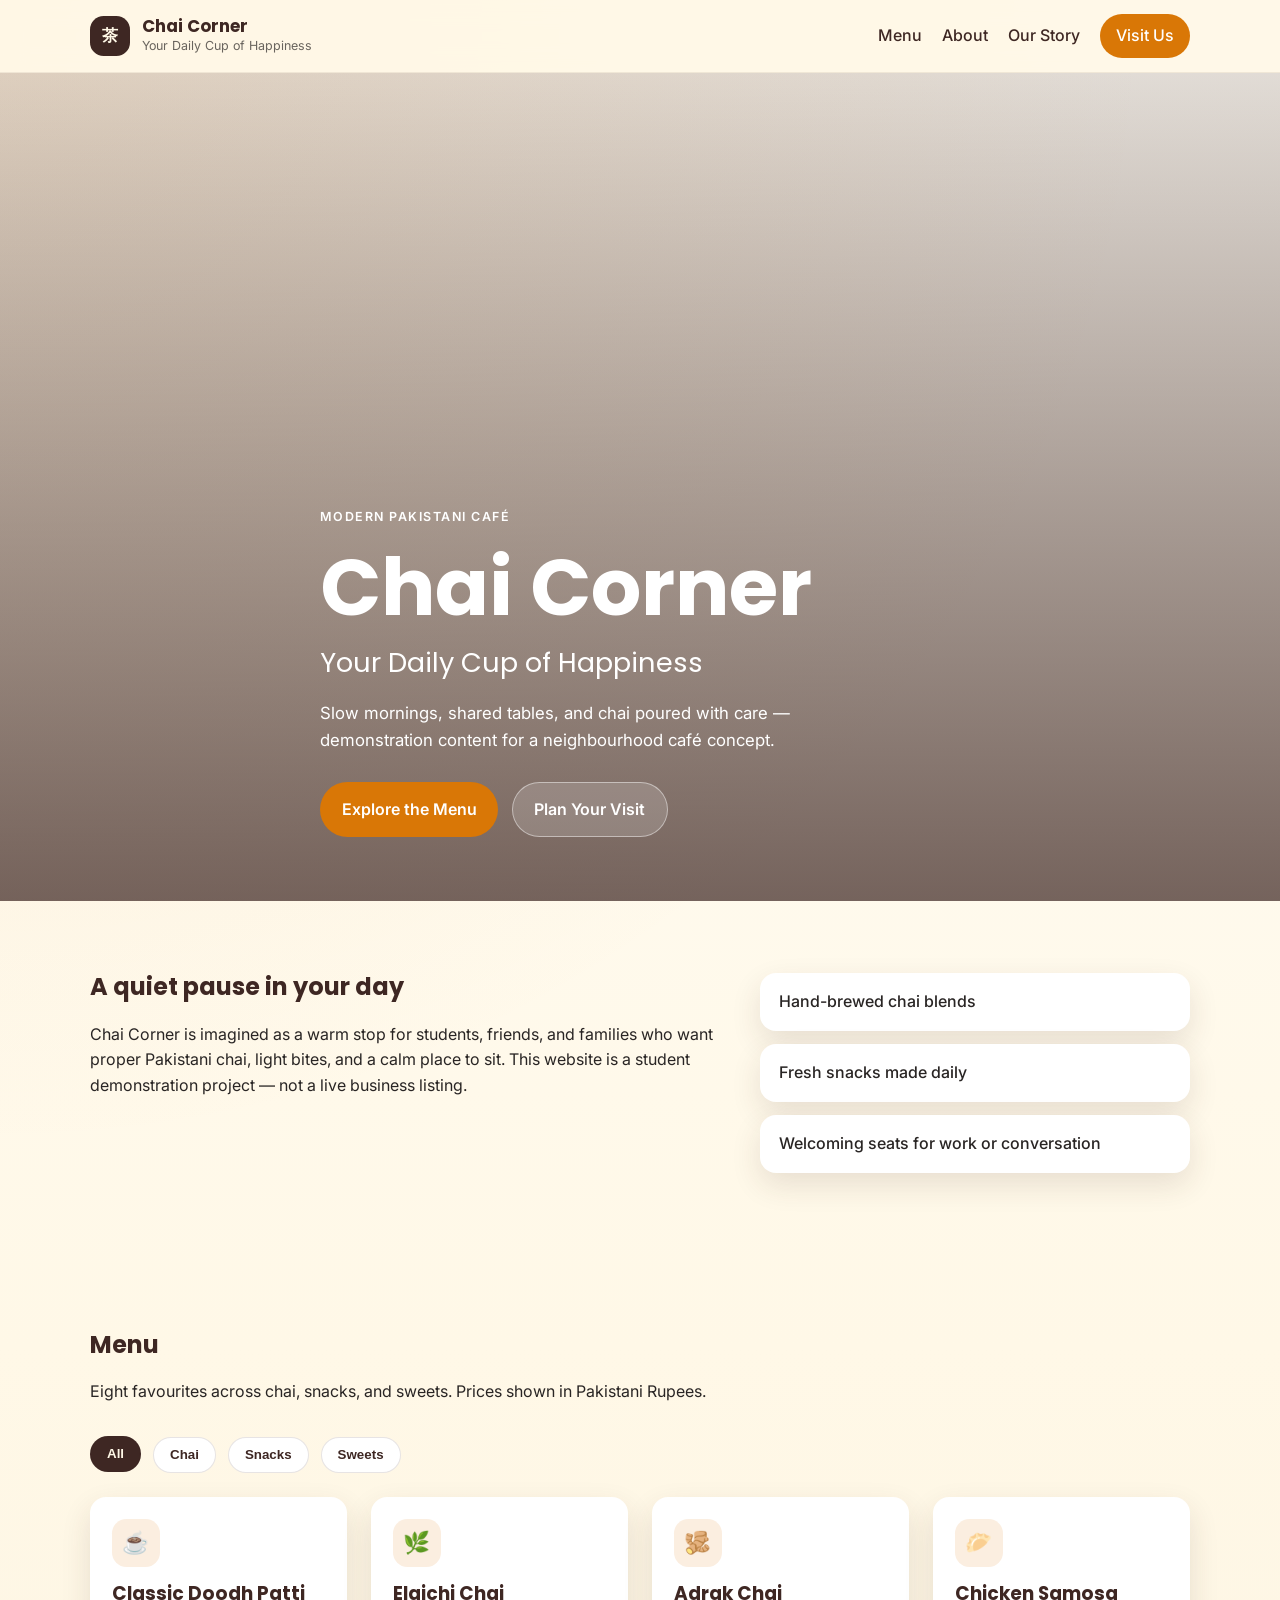
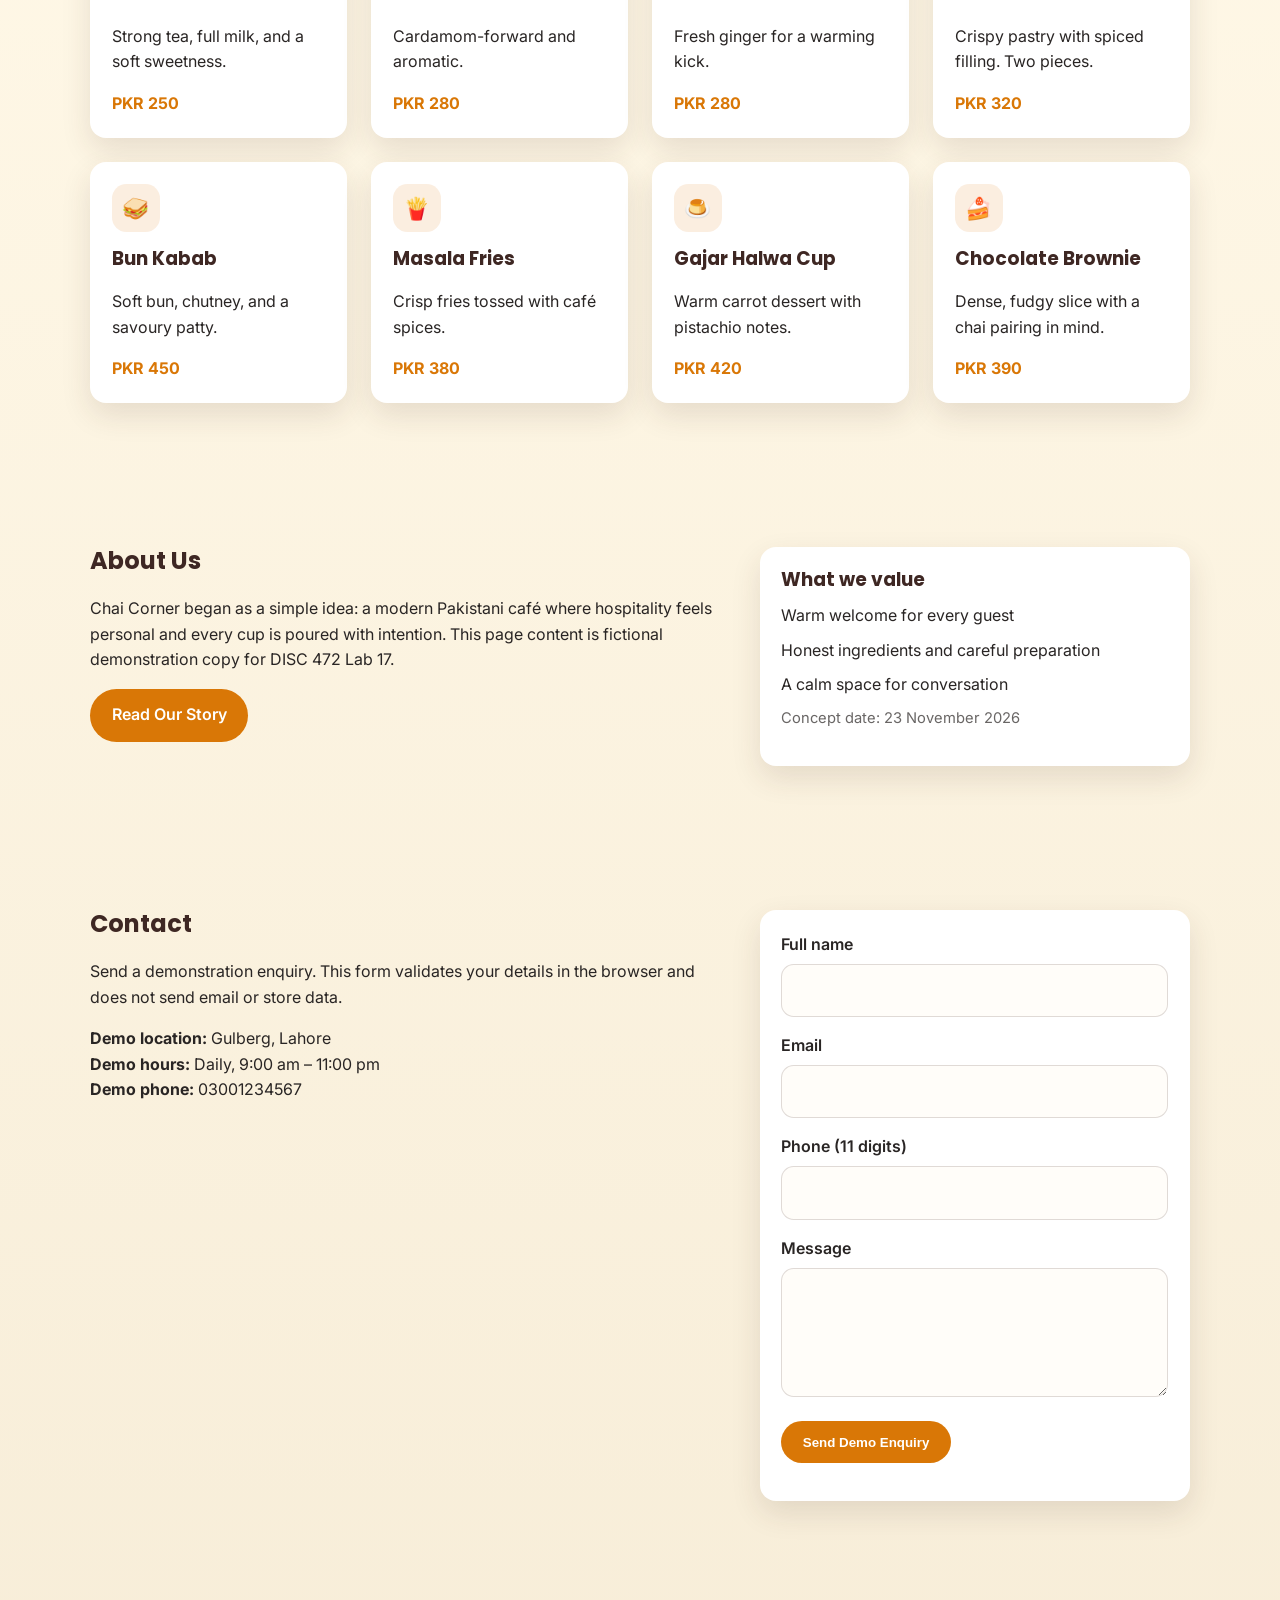
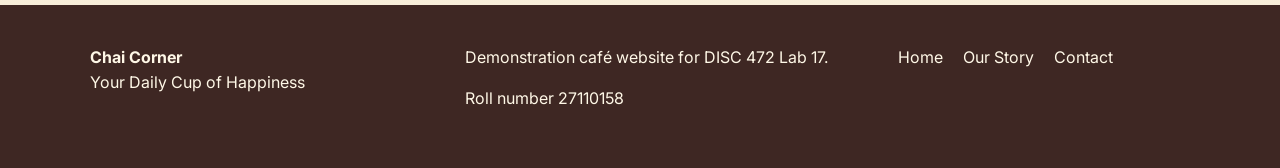
==== index.html @ 31672fee "Responsive design and accessibility improvements Strengthen keyboard focus styles and clarify menu f" ====
<!DOCTYPE html>
<html lang="en">
<head>
  <meta charset="UTF-8" />
  <meta name="viewport" content="width=device-width, initial-scale=1.0" />
  <title>Chai Corner — Your Daily Cup of Happiness</title>
  <meta name="description" content="Chai Corner is a modern Pakistani café serving chai, snacks, and warm hospitality." />
  <link rel="preconnect" href="https://fonts.googleapis.com" />
  <link rel="preconnect" href="https://fonts.gstatic.com" crossorigin />
  <link href="https://fonts.googleapis.com/css2?family=Inter:wght@400;500;600&family=Poppins:wght@500;600;700&display=swap" rel="stylesheet" />
  <link rel="stylesheet" href="style.css" />
</head>
<body>
  <a class="skip-link" href="#main">Skip to content</a>

  <header class="site-header">
    <div class="container nav-wrap">
      <a class="brand" href="index.html" aria-label="Chai Corner home">
        <span class="brand-mark" aria-hidden="true">茶</span>
        <span class="brand-text">
          <strong>Chai Corner</strong>
          <small>Your Daily Cup of Happiness</small>
        </span>
      </a>
      <button class="nav-toggle" type="button" aria-expanded="false" aria-controls="site-nav" aria-label="Open menu">
        <span></span><span></span><span></span>
      </button>
      <nav id="site-nav" class="site-nav" aria-label="Primary">
        <a href="#menu">Menu</a>
        <a href="#about">About</a>
        <a href="about.html">Our Story</a>
        <a href="#contact" class="nav-cta">Visit Us</a>
      </nav>
    </div>
  </header>

  <main id="main">
    <section class="hero" aria-labelledby="hero-heading">
      <div class="hero-media" role="img" aria-label="Steaming cup of chai on a wooden table"></div>
      <div class="container hero-content">
        <p class="eyebrow">Modern Pakistani Café</p>
        <h1 id="hero-heading">Chai Corner</h1>
        <p class="tagline">Your Daily Cup of Happiness</p>
        <p class="hero-lead">
          Slow mornings, shared tables, and chai poured with care — demonstration content for a neighbourhood café concept.
        </p>
        <div class="hero-actions">
          <a class="btn btn-primary" href="#menu">Explore the Menu</a>
          <a class="btn btn-secondary" href="#contact">Plan Your Visit</a>
        </div>
      </div>
    </section>

    <section class="intro section" aria-labelledby="intro-heading">
      <div class="container intro-grid">
        <div>
          <h2 id="intro-heading">A quiet pause in your day</h2>
          <p>
            Chai Corner is imagined as a warm stop for students, friends, and families who want proper Pakistani chai,
            light bites, and a calm place to sit. This website is a student demonstration project — not a live business listing.
          </p>
        </div>
        <ul class="intro-points">
          <li>Hand-brewed chai blends</li>
          <li>Fresh snacks made daily</li>
          <li>Welcoming seats for work or conversation</li>
        </ul>
      </div>
    </section>

    <section id="menu" class="section menu-section" aria-labelledby="menu-heading">
      <div class="container">
        <div class="section-head">
          <h2 id="menu-heading">Menu</h2>
          <p>Eight favourites across chai, snacks, and sweets. Prices shown in Pakistani Rupees.</p>
        </div>

        <div class="menu-filters" role="tablist" aria-label="Menu categories" aria-controls="menu-grid">
          <button type="button" class="filter-btn active" data-filter="all" role="tab" aria-selected="true">All</button>
          <button type="button" class="filter-btn" data-filter="chai" role="tab" aria-selected="false">Chai</button>
          <button type="button" class="filter-btn" data-filter="snacks" role="tab" aria-selected="false">Snacks</button>
          <button type="button" class="filter-btn" data-filter="sweets" role="tab" aria-selected="false">Sweets</button>
        </div>

        <div class="menu-grid" id="menu-grid">
          <article class="menu-card" data-category="chai">
            <div class="menu-icon" aria-hidden="true">☕</div>
            <h3>Classic Doodh Patti</h3>
            <p>Strong tea, full milk, and a soft sweetness.</p>
            <p class="price">PKR 250</p>
          </article>
          <article class="menu-card" data-category="chai">
            <div class="menu-icon" aria-hidden="true">🌿</div>
            <h3>Elaichi Chai</h3>
            <p>Cardamom-forward and aromatic.</p>
            <p class="price">PKR 280</p>
          </article>
          <article class="menu-card" data-category="chai">
            <div class="menu-icon" aria-hidden="true">🫚</div>
            <h3>Adrak Chai</h3>
            <p>Fresh ginger for a warming kick.</p>
            <p class="price">PKR 280</p>
          </article>
          <article class="menu-card" data-category="snacks">
            <div class="menu-icon" aria-hidden="true">🥟</div>
            <h3>Chicken Samosa</h3>
            <p>Crispy pastry with spiced filling. Two pieces.</p>
            <p class="price">PKR 320</p>
          </article>
          <article class="menu-card" data-category="snacks">
            <div class="menu-icon" aria-hidden="true">🥪</div>
            <h3>Bun Kabab</h3>
            <p>Soft bun, chutney, and a savoury patty.</p>
            <p class="price">PKR 450</p>
          </article>
          <article class="menu-card" data-category="snacks">
            <div class="menu-icon" aria-hidden="true">🍟</div>
            <h3>Masala Fries</h3>
            <p>Crisp fries tossed with café spices.</p>
            <p class="price">PKR 380</p>
          </article>
          <article class="menu-card" data-category="sweets">
            <div class="menu-icon" aria-hidden="true">🍮</div>
            <h3>Gajar Halwa Cup</h3>
            <p>Warm carrot dessert with pistachio notes.</p>
            <p class="price">PKR 420</p>
          </article>
          <article class="menu-card" data-category="sweets">
            <div class="menu-icon" aria-hidden="true">🍰</div>
            <h3>Chocolate Brownie</h3>
            <p>Dense, fudgy slice with a chai pairing in mind.</p>
            <p class="price">PKR 390</p>
          </article>
        </div>
      </div>
    </section>

    <section id="about" class="section about-preview" aria-labelledby="about-heading">
      <div class="container about-grid">
        <div class="about-copy">
          <h2 id="about-heading">About Us</h2>
          <p>
            Chai Corner began as a simple idea: a modern Pakistani café where hospitality feels personal and every cup
            is poured with intention. This page content is fictional demonstration copy for DISC 472 Lab 17.
          </p>
          <a class="btn btn-primary" href="about.html">Read Our Story</a>
        </div>
        <div class="about-panel">
          <h3>What we value</h3>
          <ul>
            <li>Warm welcome for every guest</li>
            <li>Honest ingredients and careful preparation</li>
            <li>A calm space for conversation</li>
          </ul>
          <p class="meta">Concept date: 23 November 2026</p>
        </div>
      </div>
    </section>

    <section id="contact" class="section contact-section" aria-labelledby="contact-heading">
      <div class="container contact-grid">
        <div>
          <h2 id="contact-heading">Contact</h2>
          <p>
            Send a demonstration enquiry. This form validates your details in the browser and does not send email or store data.
          </p>
          <ul class="contact-details">
            <li><strong>Demo location:</strong> Gulberg, Lahore</li>
            <li><strong>Demo hours:</strong> Daily, 9:00 am – 11:00 pm</li>
            <li><strong>Demo phone:</strong> 03001234567</li>
          </ul>
        </div>

        <form id="contact-form" class="contact-form" novalidate>
          <div class="field">
            <label for="name">Full name</label>
            <input id="name" name="name" type="text" autocomplete="name" required />
            <p class="field-error" id="name-error" hidden></p>
          </div>
          <div class="field">
            <label for="email">Email</label>
            <input id="email" name="email" type="email" autocomplete="email" required />
            <p class="field-error" id="email-error" hidden></p>
          </div>
          <div class="field">
            <label for="phone">Phone (11 digits)</label>
            <input id="phone" name="phone" type="tel" inputmode="numeric" autocomplete="tel" required maxlength="11" />
            <p class="field-error" id="phone-error" hidden></p>
          </div>
          <div class="field">
            <label for="message">Message</label>
            <textarea id="message" name="message" rows="4" required></textarea>
            <p class="field-error" id="message-error" hidden></p>
          </div>
          <button class="btn btn-primary" type="submit">Send Demo Enquiry</button>
          <p class="form-status" id="form-status" role="status" aria-live="polite"></p>
        </form>
      </div>
    </section>
  </main>

  <footer class="site-footer">
    <div class="container footer-grid">
      <div>
        <strong>Chai Corner</strong>
        <p>Your Daily Cup of Happiness</p>
      </div>
      <div>
        <p>Demonstration café website for DISC 472 Lab 17.</p>
        <p>Roll number 27110158</p>
      </div>
      <nav aria-label="Footer">
        <a href="index.html">Home</a>
        <a href="about.html">Our Story</a>
        <a href="#contact">Contact</a>
      </nav>
    </div>
  </footer>

  <script src="script.js"></script>
</body>
</html>
---- style.css ----
:root {
  --brown: #3E2723;
  --cream: #FFF8E7;
  --orange: #D97706;
  --white: #FFFFFF;
  --text: #292524;
  --shadow: 0 12px 30px rgba(62, 39, 35, 0.12);
  --radius: 1rem;
  --header-h: 4.5rem;
}

*,
*::before,
*::after {
  box-sizing: border-box;
}

html {
  scroll-behavior: smooth;
}

body {
  margin: 0;
  font-family: Inter, sans-serif;
  color: var(--text);
  background:
    radial-gradient(circle at top left, rgba(217, 119, 6, 0.12), transparent 32%),
    linear-gradient(180deg, #fffdf7 0%, var(--cream) 40%, #f7edd8 100%);
  line-height: 1.6;
}

img {
  max-width: 100%;
  display: block;
}

h1,
h2,
h3,
.brand strong {
  font-family: Poppins, sans-serif;
  color: var(--brown);
  line-height: 1.2;
  margin-top: 0;
}

p {
  margin-top: 0;
}

a {
  color: var(--brown);
}

.container {
  width: min(1100px, calc(100% - 2rem));
  margin-inline: auto;
}

.narrow {
  width: min(760px, calc(100% - 2rem));
}

.skip-link {
  position: absolute;
  left: 1rem;
  top: -3rem;
  background: var(--brown);
  color: var(--white);
  padding: 0.6rem 1rem;
  border-radius: 999px;
  z-index: 1000;
}

.skip-link:focus {
  top: 1rem;
}

.site-header {
  position: sticky;
  top: 0;
  z-index: 100;
  backdrop-filter: blur(12px);
  background: rgba(255, 248, 231, 0.92);
  border-bottom: 1px solid rgba(62, 39, 35, 0.08);
}

.nav-wrap {
  min-height: var(--header-h);
  display: flex;
  align-items: center;
  justify-content: space-between;
  gap: 1rem;
}

.brand {
  display: flex;
  align-items: center;
  gap: 0.75rem;
  text-decoration: none;
}

.brand-mark {
  width: 2.5rem;
  height: 2.5rem;
  border-radius: 0.85rem;
  display: grid;
  place-items: center;
  background: var(--brown);
  color: var(--cream);
  font-weight: 700;
}

.brand-text {
  display: flex;
  flex-direction: column;
}

.brand-text strong {
  font-size: 1.05rem;
}

.brand-text small {
  color: rgba(41, 37, 36, 0.7);
  font-size: 0.78rem;
}

.site-nav {
  display: flex;
  align-items: center;
  gap: 1.25rem;
}

.site-nav a {
  text-decoration: none;
  font-weight: 500;
  transition: color 0.2s ease;
}

.site-nav a:hover,
.site-nav a:focus-visible {
  color: var(--orange);
}

.nav-cta {
  background: var(--orange);
  color: var(--white) !important;
  padding: 0.55rem 1rem;
  border-radius: 999px;
}

.nav-toggle {
  display: none;
  width: 2.75rem;
  height: 2.75rem;
  border: 0;
  border-radius: 0.75rem;
  background: var(--white);
  box-shadow: var(--shadow);
  cursor: pointer;
}

.nav-toggle span {
  display: block;
  width: 1.2rem;
  height: 2px;
  margin: 0.28rem auto;
  background: var(--brown);
}

.hero {
  position: relative;
  min-height: calc(100vh - var(--header-h));
  display: grid;
  align-items: end;
  overflow: hidden;
}

.hero-media {
  position: absolute;
  inset: 0;
  background:
    linear-gradient(180deg, rgba(62, 39, 35, 0.15), rgba(62, 39, 35, 0.72)),
    url("https://images.unsplash.com/photo-1571934811359-d07dcbafa6b8?auto=format&fit=crop&w=1800&q=80")
      center/cover no-repeat;
  transform: scale(1.02);
  animation: heroZoom 12s ease-in-out infinite alternate;
}

.hero-content {
  position: relative;
  z-index: 1;
  padding: 5rem 0 4rem;
  color: var(--white);
  max-width: 40rem;
  animation: fadeUp 0.8s ease both;
}

.hero-content h1,
.hero-content .tagline,
.hero-content .hero-lead,
.hero-content .eyebrow {
  color: var(--white);
}

.eyebrow {
  text-transform: uppercase;
  letter-spacing: 0.12em;
  font-size: 0.78rem;
  font-weight: 600;
  color: var(--orange);
  margin-bottom: 0.75rem;
}

.hero h1 {
  font-size: clamp(2.8rem, 8vw, 5rem);
  margin-bottom: 0.35rem;
}

.tagline {
  font-family: Poppins, sans-serif;
  font-size: clamp(1.2rem, 3vw, 1.7rem);
  margin-bottom: 1rem;
}

.hero-lead,
.lead {
  font-size: 1.05rem;
  max-width: 36rem;
}

.hero-actions,
.center-actions {
  display: flex;
  flex-wrap: wrap;
  gap: 0.85rem;
  margin-top: 1.75rem;
}

.btn {
  display: inline-flex;
  align-items: center;
  justify-content: center;
  padding: 0.85rem 1.35rem;
  border-radius: 999px;
  border: 0;
  text-decoration: none;
  font-weight: 600;
  cursor: pointer;
  transition: transform 0.2s ease, box-shadow 0.2s ease, background 0.2s ease;
}

.btn:hover,
.btn:focus-visible {
  transform: translateY(-2px);
  box-shadow: var(--shadow);
}

.btn-primary {
  background: var(--orange);
  color: var(--white);
}

.btn-secondary {
  background: rgba(255, 255, 255, 0.16);
  color: var(--white);
  border: 1px solid rgba(255, 255, 255, 0.45);
}

.about-copy .btn-secondary,
.center-actions .btn-secondary,
.page-hero .btn-secondary {
  background: var(--white);
  color: var(--brown);
  border: 1px solid rgba(62, 39, 35, 0.12);
}

.section {
  padding: 4.5rem 0;
}

.section-head {
  max-width: 40rem;
  margin-bottom: 2rem;
}

.intro-grid,
.about-grid,
.contact-grid,
.story-grid,
.footer-grid,
.values-grid,
.menu-grid {
  display: grid;
  gap: 1.5rem;
}

.intro-grid,
.about-grid,
.contact-grid {
  grid-template-columns: 1.2fr 0.8fr;
  align-items: start;
}

.intro-points,
.about-panel ul,
.contact-details {
  list-style: none;
  padding: 0;
  margin: 0;
}

.intro-points li,
.about-panel,
.story-card,
.value-card,
.menu-card,
.contact-form {
  background: var(--white);
  border-radius: var(--radius);
  box-shadow: var(--shadow);
}

.intro-points li {
  padding: 1rem 1.2rem;
  margin-bottom: 0.85rem;
  font-weight: 500;
}

.menu-filters {
  display: flex;
  flex-wrap: wrap;
  gap: 0.75rem;
  margin-bottom: 1.5rem;
}

.filter-btn {
  border: 1px solid rgba(62, 39, 35, 0.12);
  background: var(--white);
  color: var(--brown);
  border-radius: 999px;
  padding: 0.6rem 1rem;
  font-weight: 600;
  cursor: pointer;
  transition: background 0.2s ease, color 0.2s ease, transform 0.2s ease;
}

.filter-btn:hover,
.filter-btn:focus-visible,
.filter-btn.active {
  background: var(--brown);
  color: var(--cream);
  transform: translateY(-1px);
}

.menu-grid {
  grid-template-columns: repeat(4, 1fr);
}

.menu-card,
.story-card,
.value-card,
.about-panel,
.contact-form {
  padding: 1.35rem;
  transition: transform 0.25s ease, box-shadow 0.25s ease;
}

.menu-card:hover,
.story-card:hover,
.value-card:hover {
  transform: translateY(-4px);
  box-shadow: 0 18px 36px rgba(62, 39, 35, 0.16);
}

.menu-card.hidden {
  display: none;
}

.menu-icon {
  width: 3rem;
  height: 3rem;
  border-radius: 0.9rem;
  display: grid;
  place-items: center;
  background: rgba(217, 119, 6, 0.12);
  margin-bottom: 1rem;
  font-size: 1.35rem;
}

.price {
  font-weight: 700;
  color: var(--orange);
  margin-bottom: 0;
}

.about-panel h3 {
  margin-bottom: 0.75rem;
}

.about-panel li {
  margin-bottom: 0.55rem;
}

.meta {
  color: rgba(41, 37, 36, 0.7);
  font-size: 0.92rem;
}

.center {
  text-align: center;
}

.center-actions {
  justify-content: center;
}

.page-hero {
  padding-top: 3.5rem;
  padding-bottom: 1rem;
}

.page-hero h1 {
  font-size: clamp(2.2rem, 6vw, 3.5rem);
}

.story-grid {
  grid-template-columns: 1fr 1fr;
}

.values-grid {
  grid-template-columns: repeat(3, 1fr);
  margin-bottom: 2rem;
}

.contact-form .field {
  margin-bottom: 1rem;
}

.contact-form label {
  display: block;
  font-weight: 600;
  margin-bottom: 0.4rem;
}

.contact-form input,
.contact-form textarea {
  width: 100%;
  border: 1px solid rgba(62, 39, 35, 0.16);
  border-radius: 0.8rem;
  padding: 0.8rem 0.95rem;
  font: inherit;
  background: #fffdf9;
  color: var(--text);
}

.contact-form input:focus,
.contact-form textarea:focus {
  outline: 2px solid rgba(217, 119, 6, 0.45);
  border-color: var(--orange);
}

.field-error {
  color: #b91c1c;
  font-size: 0.88rem;
  margin: 0.35rem 0 0;
}

.form-status {
  margin-top: 1rem;
  font-weight: 600;
}

.form-status.success {
  color: #166534;
}

.form-status.error {
  color: #b91c1c;
}

.site-footer {
  background: var(--brown);
  color: var(--cream);
  padding: 2.5rem 0;
  margin-top: 2rem;
}

.site-footer a,
.site-footer strong,
.site-footer p {
  color: var(--cream);
}

.site-footer a {
  text-decoration: none;
  margin-right: 1rem;
}

.site-footer a:hover,
.site-footer a:focus-visible {
  color: #fbbf24;
}

.footer-grid {
  grid-template-columns: 1.2fr 1.4fr 1fr;
  align-items: start;
}

@keyframes fadeUp {
  from {
    opacity: 0;
    transform: translateY(18px);
  }
  to {
    opacity: 1;
    transform: translateY(0);
  }
}

@keyframes heroZoom {
  from {
    transform: scale(1.02);
  }
  to {
    transform: scale(1.08);
  }
}

@media (max-width: 960px) {
  .menu-grid {
    grid-template-columns: repeat(2, 1fr);
  }

  .intro-grid,
  .about-grid,
  .contact-grid,
  .story-grid,
  .values-grid,
  .footer-grid {
    grid-template-columns: 1fr;
  }
}

@media (max-width: 720px) {
  .nav-toggle {
    display: inline-block;
  }

  .site-nav {
    position: absolute;
    top: calc(var(--header-h) + 0.5rem);
    right: 1rem;
    left: 1rem;
    flex-direction: column;
    align-items: stretch;
    gap: 0.35rem;
    padding: 1rem;
    background: var(--white);
    border-radius: 1rem;
    box-shadow: var(--shadow);
    display: none;
  }

  .site-nav.open {
    display: flex;
    animation: fadeUp 0.25s ease both;
  }

  .site-nav a {
    padding: 0.75rem 0.85rem;
    border-radius: 0.75rem;
  }

  .nav-cta {
    text-align: center;
  }

  .menu-grid {
    grid-template-columns: 1fr;
  }

  .hero-content {
    padding-top: 4rem;
  }
}

@media (prefers-reduced-motion: reduce) {
  html {
    scroll-behavior: auto;
  }

  .hero-media,
  .hero-content,
  .menu-card,
  .btn,
  .site-nav.open {
    animation: none !important;
    transition: none !important;
  }
}

/* Accessibility focus improvements for keyboard users */
:focus-visible {
  outline: 3px solid var(--orange);
  outline-offset: 3px;
}
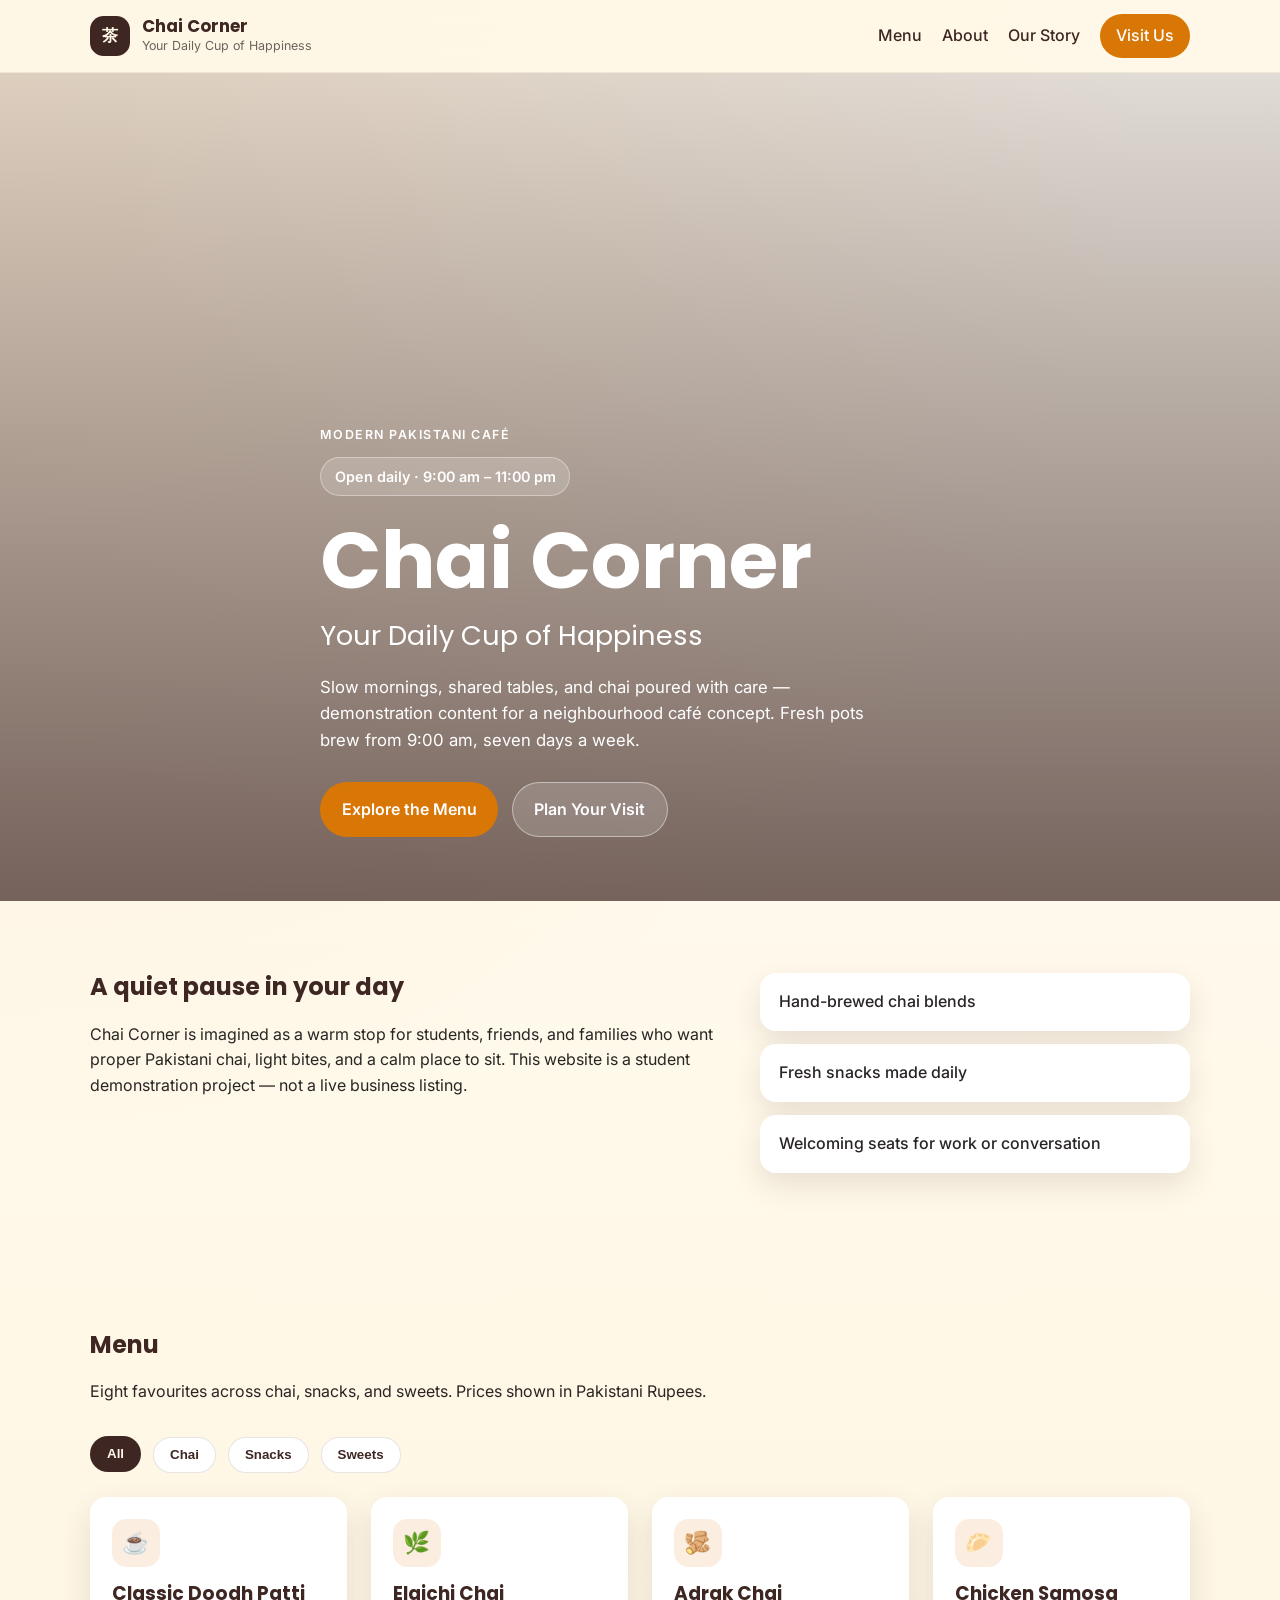
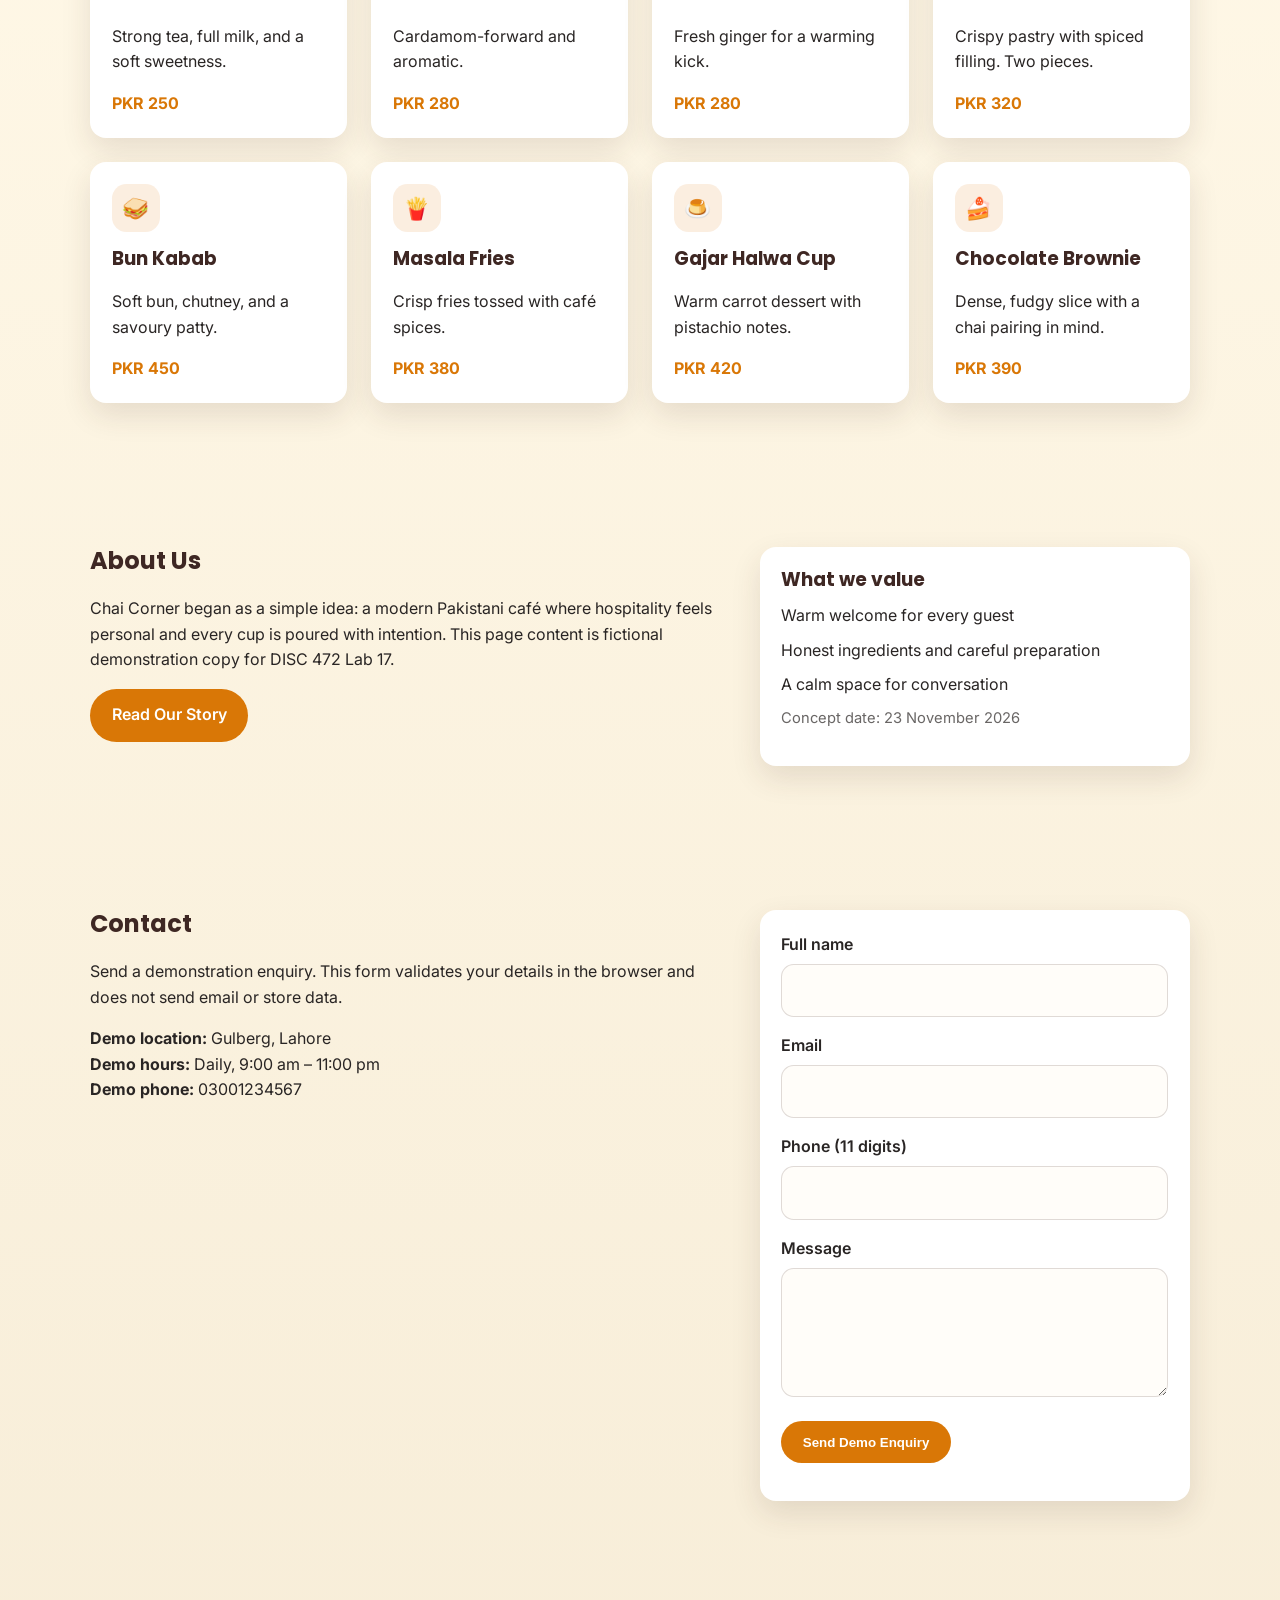
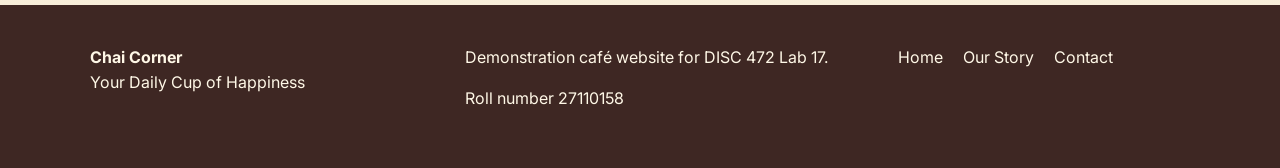
==== commit f0f53015: "Final improvements and bug fixes Add opening-hours chip to the hero and refine café introduction cop" ====
--- a/index.html
+++ b/index.html
@@ -39,10 +39,12 @@
       <div class="hero-media" role="img" aria-label="Steaming cup of chai on a wooden table"></div>
       <div class="container hero-content">
         <p class="eyebrow">Modern Pakistani Café</p>
+        <p class="hours-chip" aria-label="Opening hours">Open daily · 9:00 am – 11:00 pm</p>
         <h1 id="hero-heading">Chai Corner</h1>
         <p class="tagline">Your Daily Cup of Happiness</p>
         <p class="hero-lead">
           Slow mornings, shared tables, and chai poured with care — demonstration content for a neighbourhood café concept.
+          Fresh pots brew from 9:00 am, seven days a week.
         </p>
         <div class="hero-actions">
           <a class="btn btn-primary" href="#menu">Explore the Menu</a>
--- a/style.css
+++ b/style.css
@@ -194,6 +194,20 @@
   color: var(--white);
   max-width: 40rem;
   animation: fadeUp 0.8s ease both;
+}
+
+.hours-chip {
+  display: inline-flex;
+  align-items: center;
+  gap: 0.45rem;
+  margin: 0 0 1rem;
+  padding: 0.45rem 0.85rem;
+  border-radius: 999px;
+  background: rgba(255, 255, 255, 0.16);
+  border: 1px solid rgba(255, 255, 255, 0.35);
+  color: var(--white);
+  font-size: 0.9rem;
+  font-weight: 600;
 }
 
 .hero-content h1,
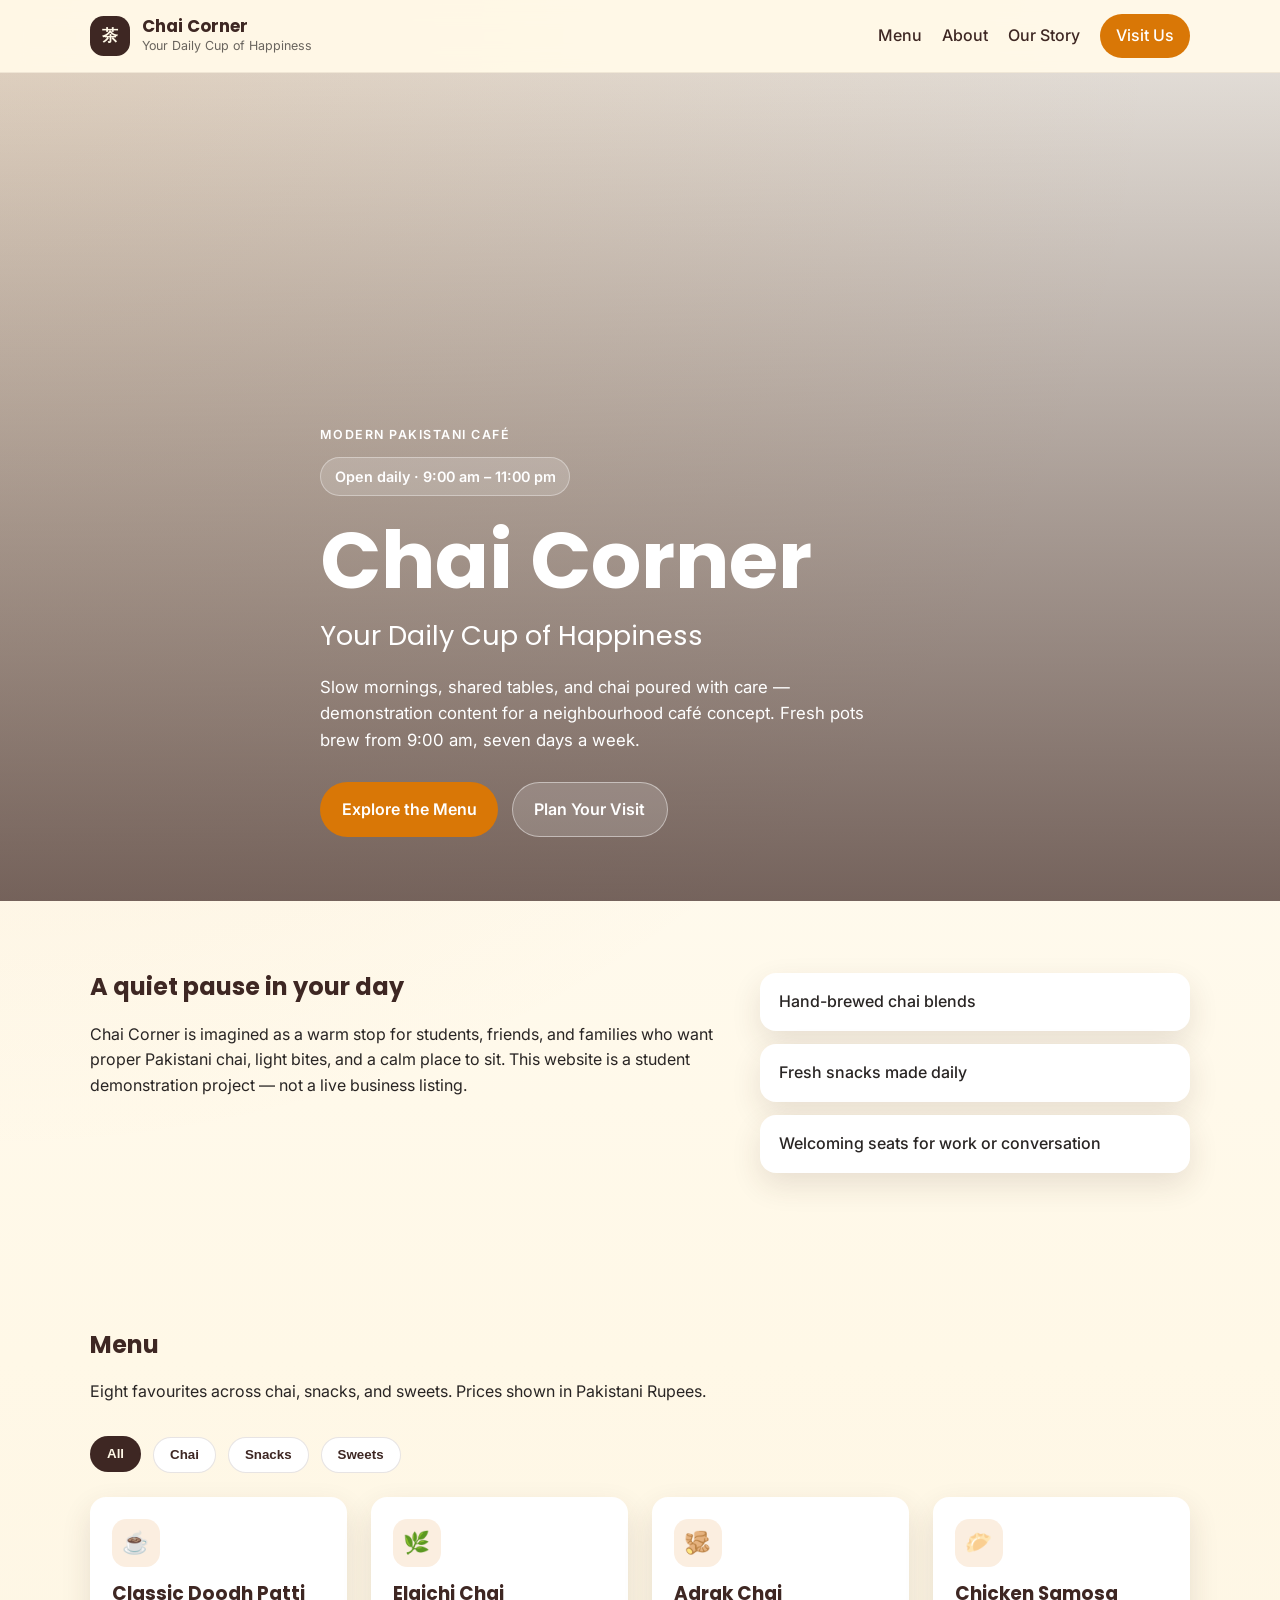
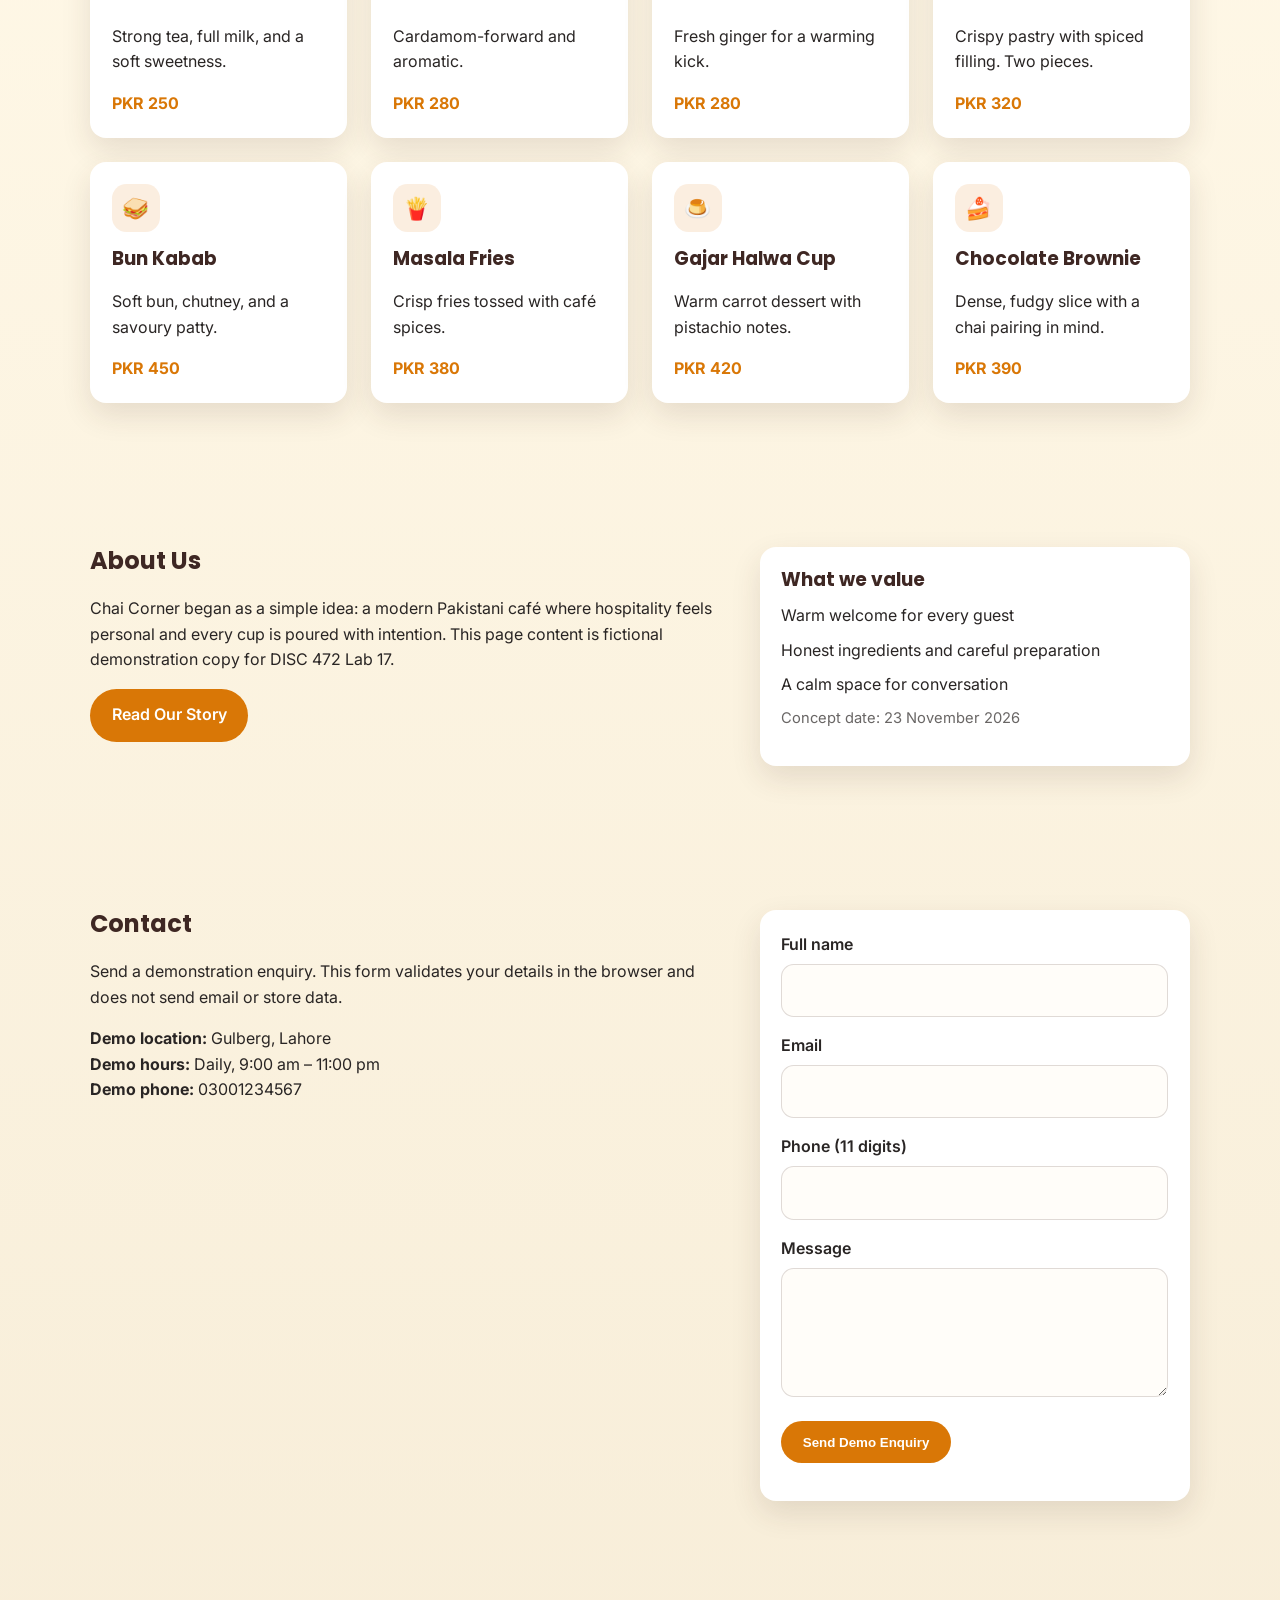
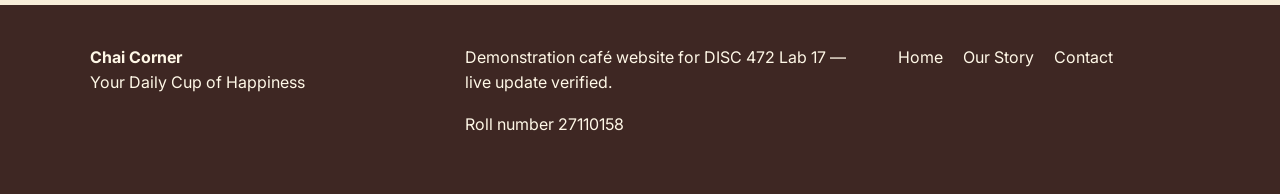
==== commit 48f6c643: "Deploy-ready live update for Vercel production Confirm opening hours messaging and mark the footer f" ====
--- a/index.html
+++ b/index.html
@@ -208,7 +208,7 @@
         <p>Your Daily Cup of Happiness</p>
       </div>
       <div>
-        <p>Demonstration café website for DISC 472 Lab 17.</p>
+        <p>Demonstration café website for DISC 472 Lab 17 — live update verified.</p>
         <p>Roll number 27110158</p>
       </div>
       <nav aria-label="Footer">
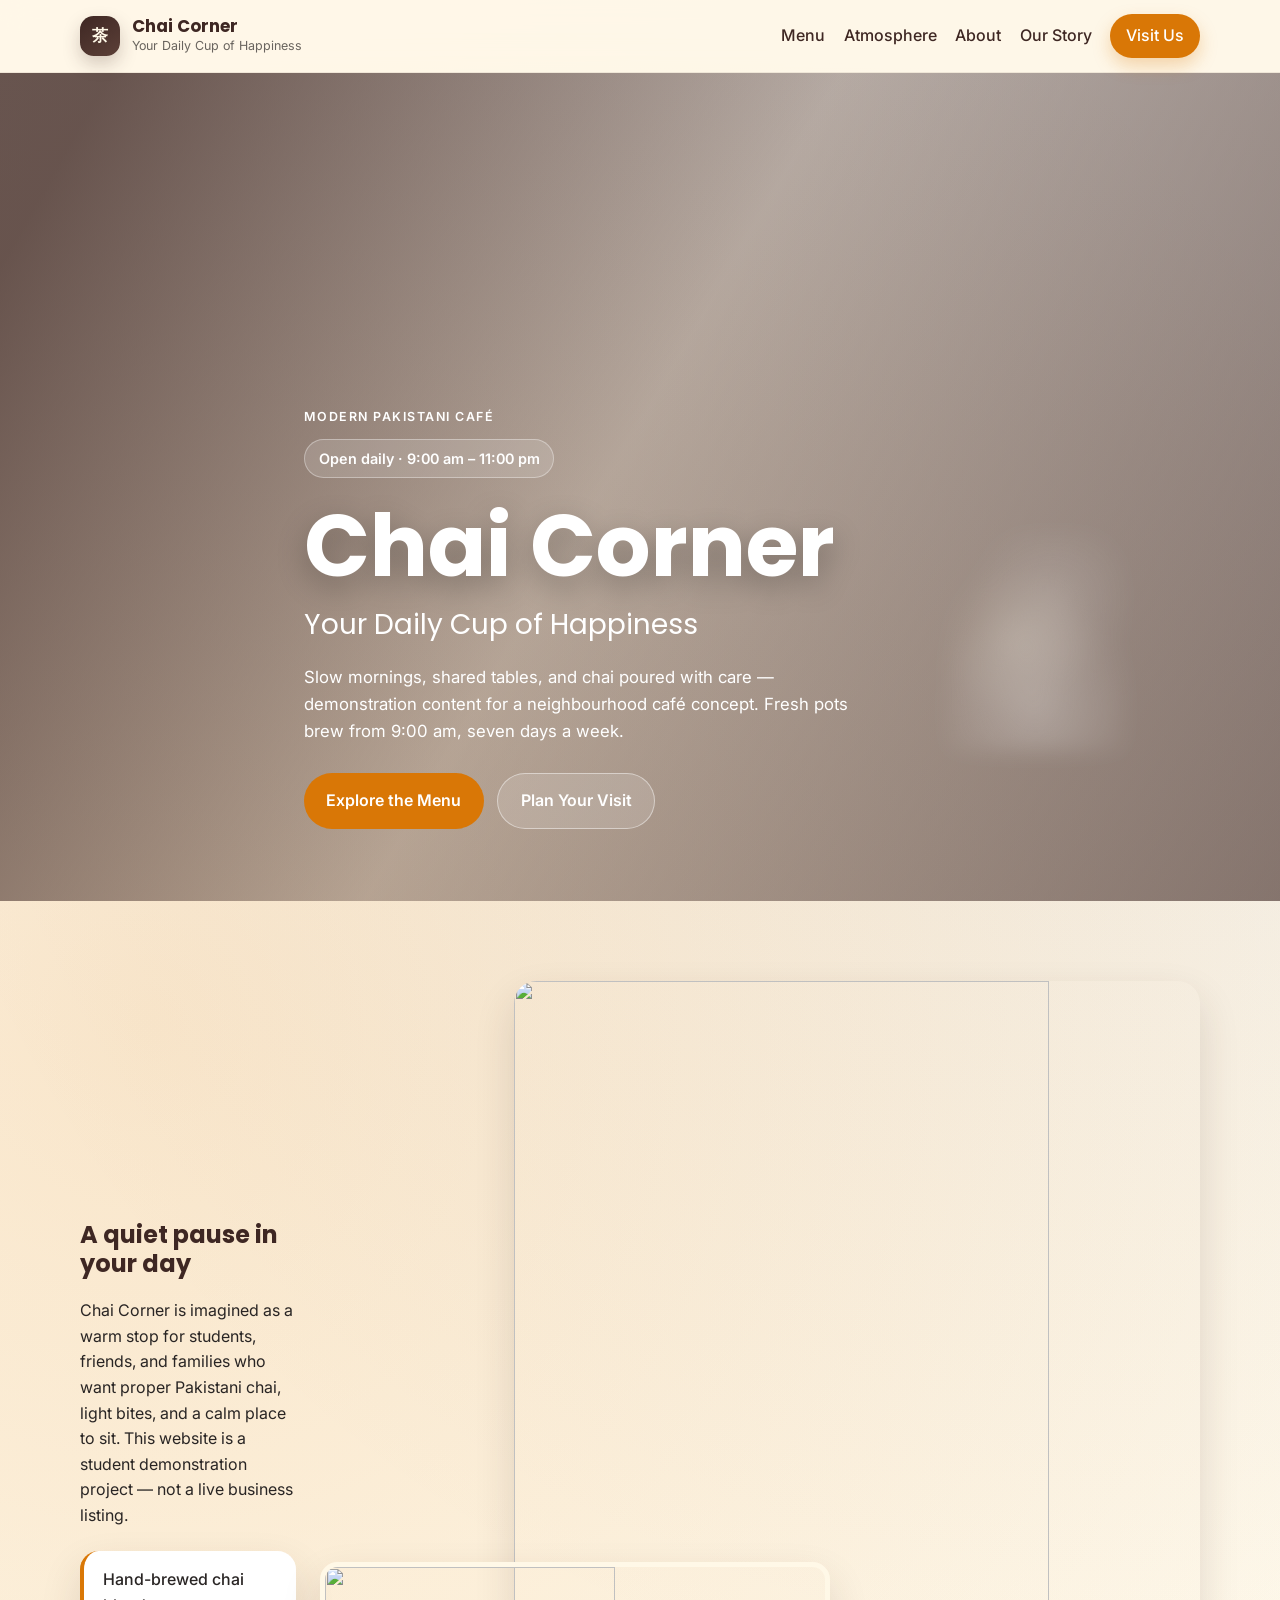
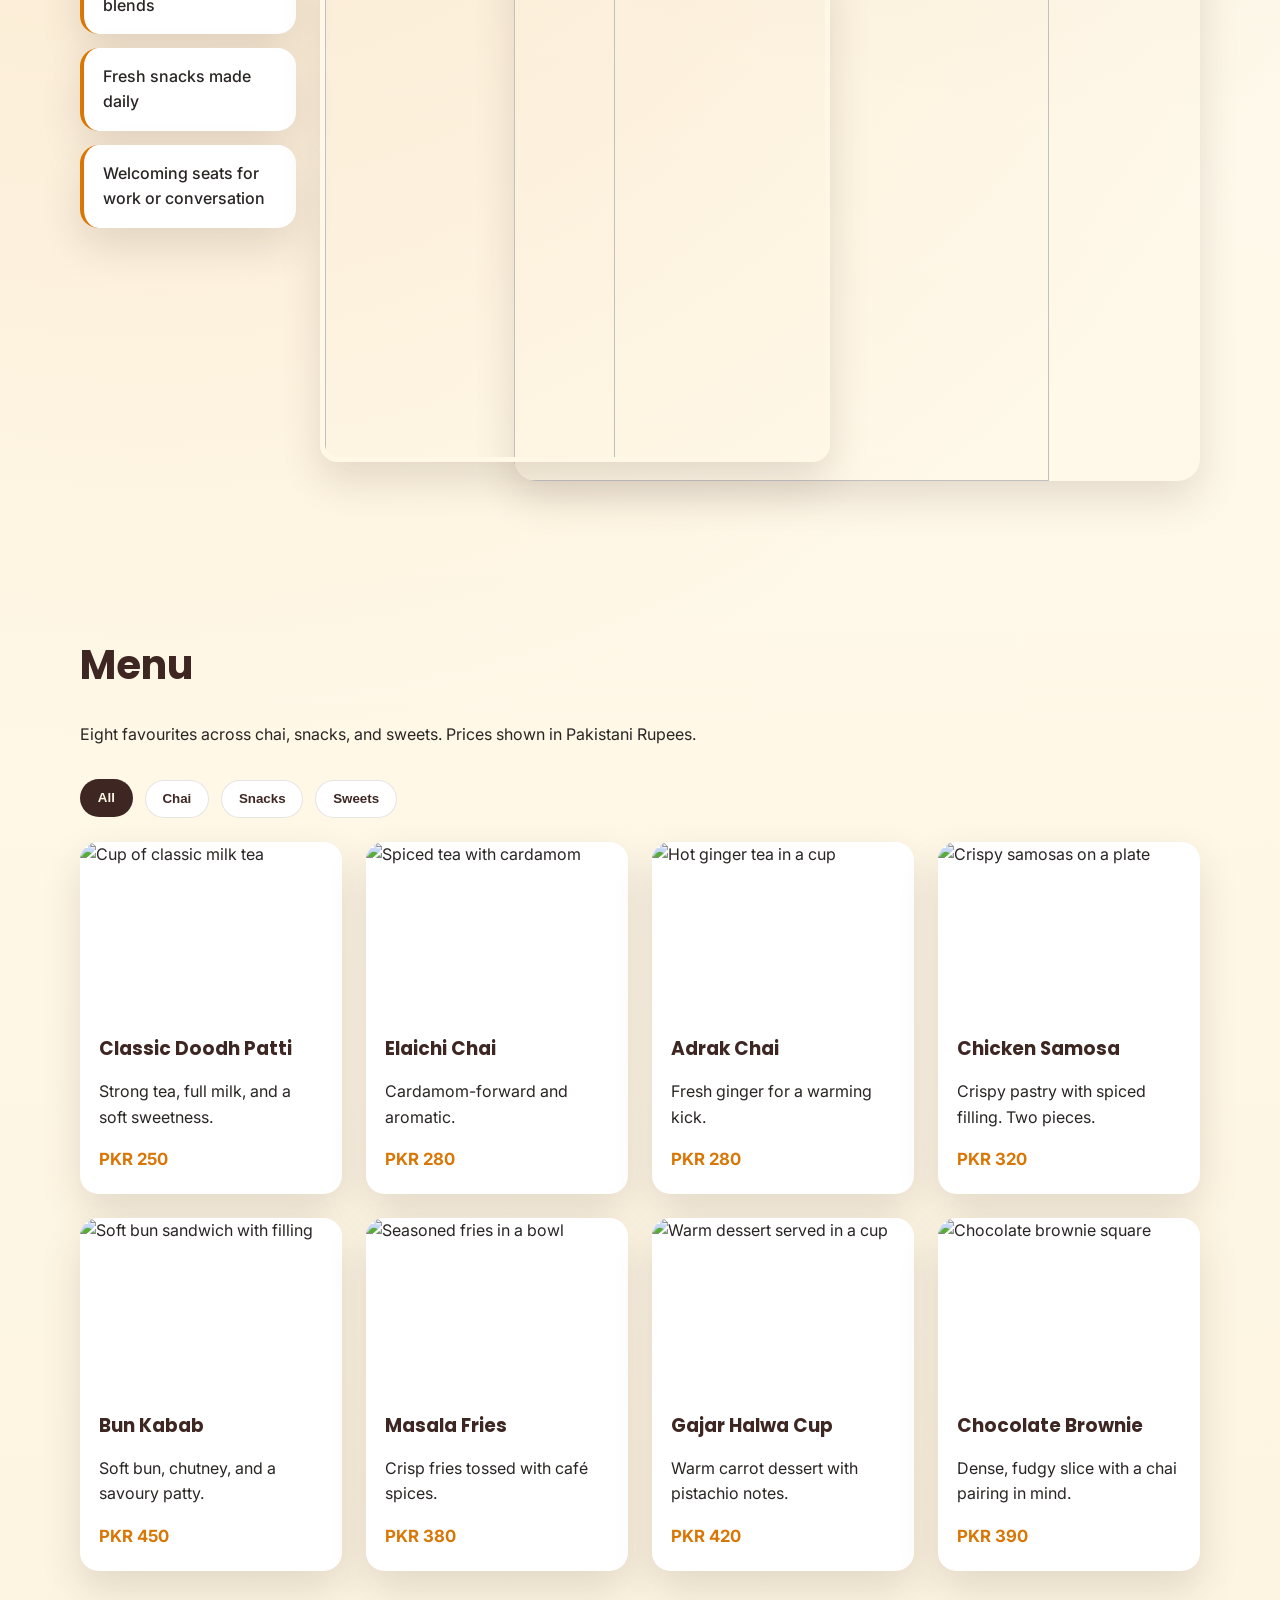
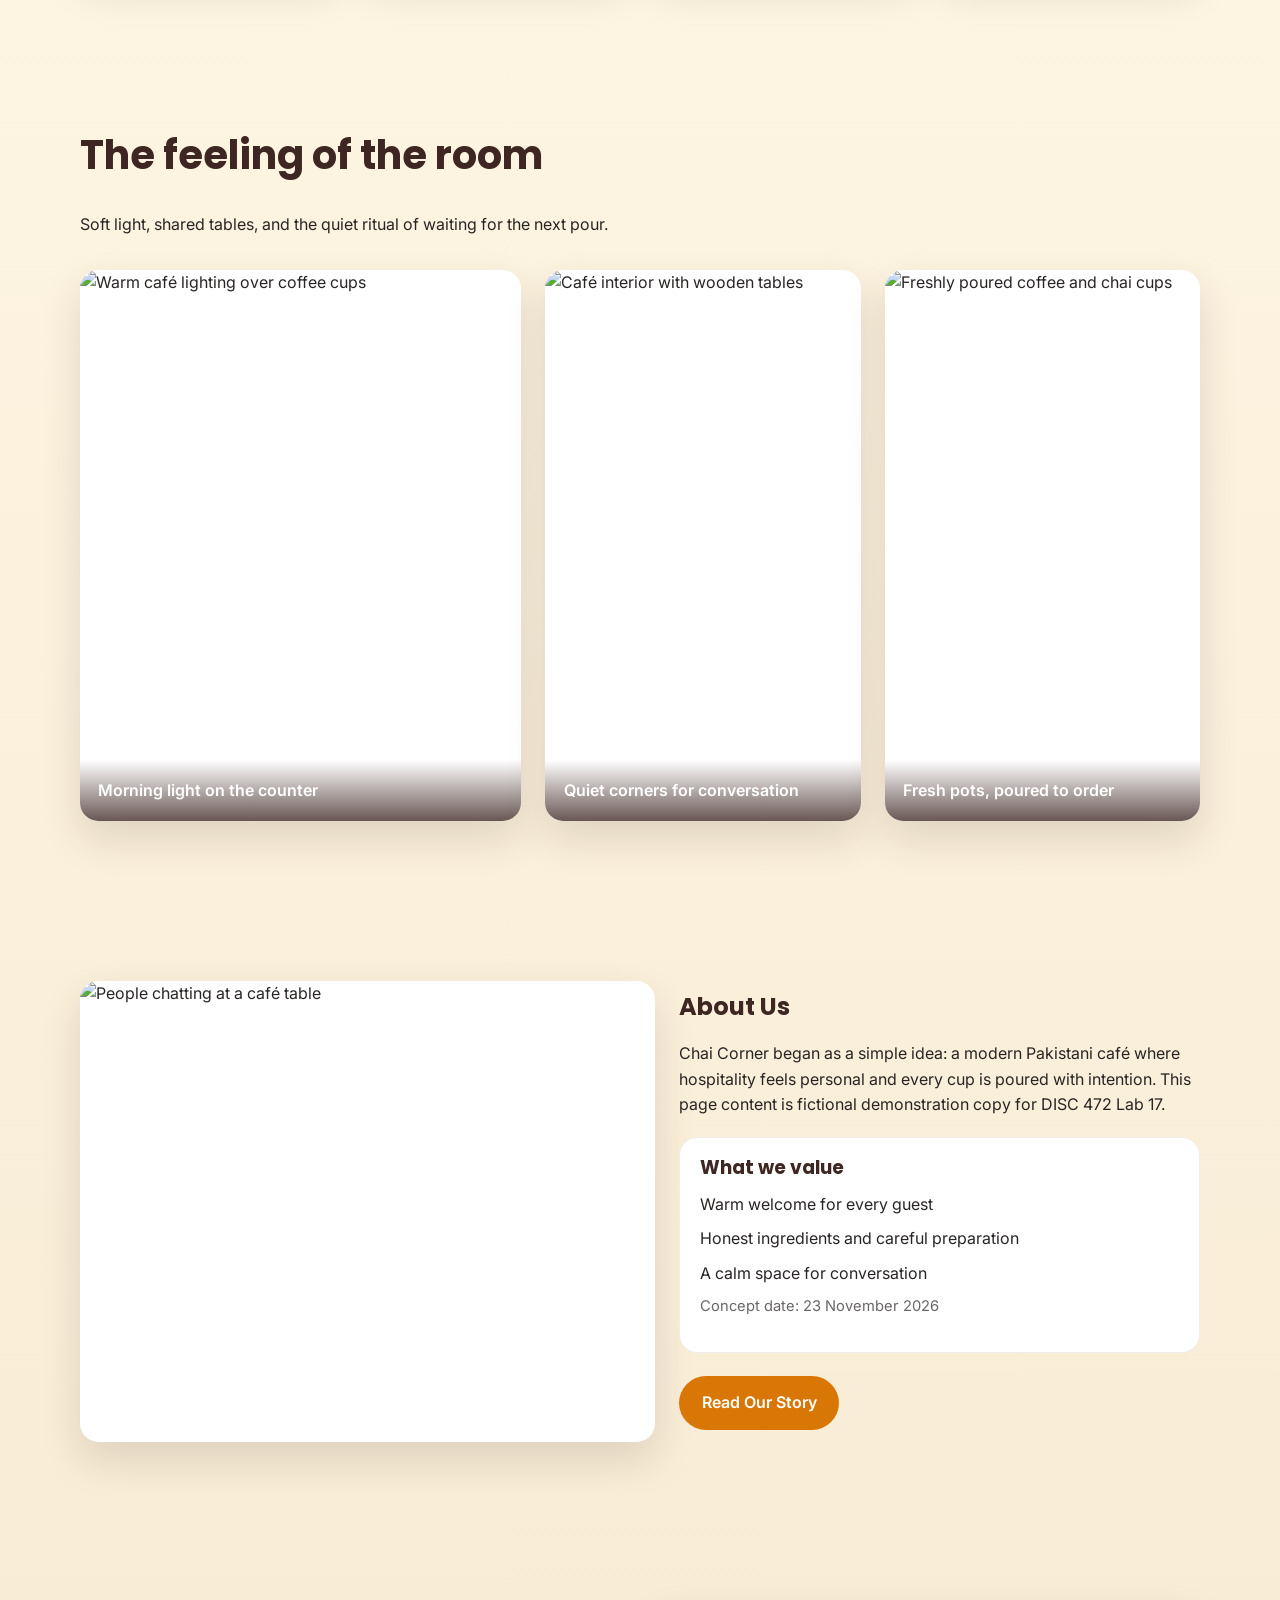
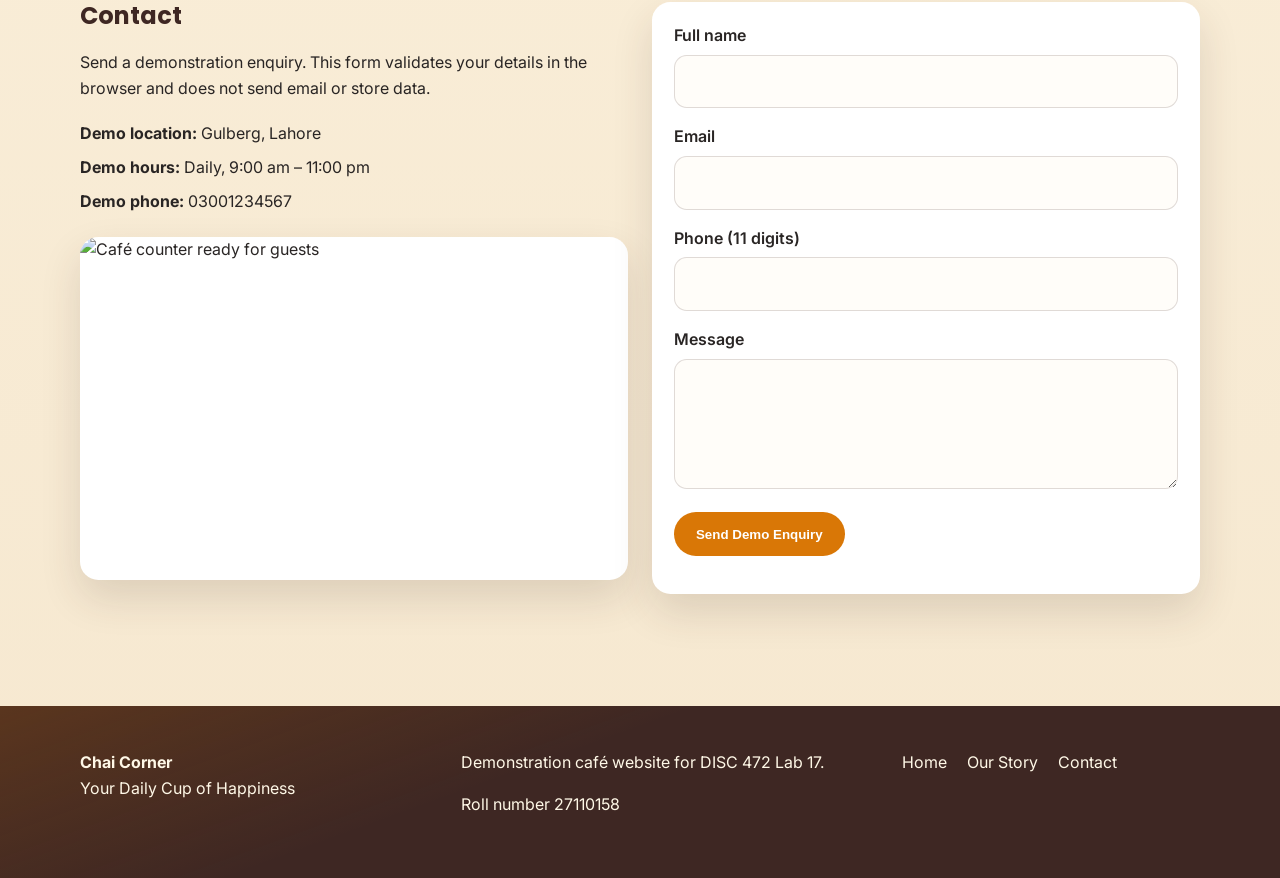
==== commit 363e079c: "Elevate Chai Corner visuals with free photography Add Unsplash food and café imagery, atmosphere gal" ====
--- a/index.html
+++ b/index.html
@@ -7,6 +7,7 @@
   <meta name="description" content="Chai Corner is a modern Pakistani café serving chai, snacks, and warm hospitality." />
   <link rel="preconnect" href="https://fonts.googleapis.com" />
   <link rel="preconnect" href="https://fonts.gstatic.com" crossorigin />
+  <link rel="preconnect" href="https://images.unsplash.com" />
   <link href="https://fonts.googleapis.com/css2?family=Inter:wght@400;500;600&family=Poppins:wght@500;600;700&display=swap" rel="stylesheet" />
   <link rel="stylesheet" href="style.css" />
 </head>
@@ -27,6 +28,7 @@
       </button>
       <nav id="site-nav" class="site-nav" aria-label="Primary">
         <a href="#menu">Menu</a>
+        <a href="#atmosphere">Atmosphere</a>
         <a href="#about">About</a>
         <a href="about.html">Our Story</a>
         <a href="#contact" class="nav-cta">Visit Us</a>
@@ -37,6 +39,7 @@
   <main id="main">
     <section class="hero" aria-labelledby="hero-heading">
       <div class="hero-media" role="img" aria-label="Steaming cup of chai on a wooden table"></div>
+      <div class="hero-steam" aria-hidden="true"></div>
       <div class="container hero-content">
         <p class="eyebrow">Modern Pakistani Café</p>
         <p class="hours-chip" aria-label="Opening hours">Open daily · 9:00 am – 11:00 pm</p>
@@ -54,30 +57,48 @@
     </section>
 
     <section class="intro section" aria-labelledby="intro-heading">
-      <div class="container intro-grid">
-        <div>
+      <div class="container intro-grid reveal">
+        <div class="intro-copy">
           <h2 id="intro-heading">A quiet pause in your day</h2>
           <p>
             Chai Corner is imagined as a warm stop for students, friends, and families who want proper Pakistani chai,
             light bites, and a calm place to sit. This website is a student demonstration project — not a live business listing.
           </p>
-        </div>
-        <ul class="intro-points">
-          <li>Hand-brewed chai blends</li>
-          <li>Fresh snacks made daily</li>
-          <li>Welcoming seats for work or conversation</li>
-        </ul>
+          <ul class="intro-points">
+            <li>Hand-brewed chai blends</li>
+            <li>Fresh snacks made daily</li>
+            <li>Welcoming seats for work or conversation</li>
+          </ul>
+        </div>
+        <div class="intro-collage" aria-hidden="true">
+          <img
+            class="collage-main"
+            src="https://images.unsplash.com/photo-1495474472287-4d71bcdd2085?auto=format&fit=crop&w=900&q=80"
+            alt=""
+            width="900"
+            height="1100"
+            loading="lazy"
+          />
+          <img
+            class="collage-float"
+            src="https://images.unsplash.com/photo-1554118811-1e0d58224f24?auto=format&fit=crop&w=700&q=80"
+            alt=""
+            width="700"
+            height="500"
+            loading="lazy"
+          />
+        </div>
       </div>
     </section>
 
     <section id="menu" class="section menu-section" aria-labelledby="menu-heading">
       <div class="container">
-        <div class="section-head">
+        <div class="section-head reveal">
           <h2 id="menu-heading">Menu</h2>
           <p>Eight favourites across chai, snacks, and sweets. Prices shown in Pakistani Rupees.</p>
         </div>
 
-        <div class="menu-filters" role="tablist" aria-label="Menu categories" aria-controls="menu-grid">
+        <div class="menu-filters reveal" role="tablist" aria-label="Menu categories" aria-controls="menu-grid">
           <button type="button" class="filter-btn active" data-filter="all" role="tab" aria-selected="true">All</button>
           <button type="button" class="filter-btn" data-filter="chai" role="tab" aria-selected="false">Chai</button>
           <button type="button" class="filter-btn" data-filter="snacks" role="tab" aria-selected="false">Snacks</button>
@@ -85,82 +106,146 @@
         </div>
 
         <div class="menu-grid" id="menu-grid">
-          <article class="menu-card" data-category="chai">
-            <div class="menu-icon" aria-hidden="true">☕</div>
-            <h3>Classic Doodh Patti</h3>
-            <p>Strong tea, full milk, and a soft sweetness.</p>
-            <p class="price">PKR 250</p>
-          </article>
-          <article class="menu-card" data-category="chai">
-            <div class="menu-icon" aria-hidden="true">🌿</div>
-            <h3>Elaichi Chai</h3>
-            <p>Cardamom-forward and aromatic.</p>
-            <p class="price">PKR 280</p>
-          </article>
-          <article class="menu-card" data-category="chai">
-            <div class="menu-icon" aria-hidden="true">🫚</div>
-            <h3>Adrak Chai</h3>
-            <p>Fresh ginger for a warming kick.</p>
-            <p class="price">PKR 280</p>
-          </article>
-          <article class="menu-card" data-category="snacks">
-            <div class="menu-icon" aria-hidden="true">🥟</div>
-            <h3>Chicken Samosa</h3>
-            <p>Crispy pastry with spiced filling. Two pieces.</p>
-            <p class="price">PKR 320</p>
-          </article>
-          <article class="menu-card" data-category="snacks">
-            <div class="menu-icon" aria-hidden="true">🥪</div>
-            <h3>Bun Kabab</h3>
-            <p>Soft bun, chutney, and a savoury patty.</p>
-            <p class="price">PKR 450</p>
-          </article>
-          <article class="menu-card" data-category="snacks">
-            <div class="menu-icon" aria-hidden="true">🍟</div>
-            <h3>Masala Fries</h3>
-            <p>Crisp fries tossed with café spices.</p>
-            <p class="price">PKR 380</p>
-          </article>
-          <article class="menu-card" data-category="sweets">
-            <div class="menu-icon" aria-hidden="true">🍮</div>
-            <h3>Gajar Halwa Cup</h3>
-            <p>Warm carrot dessert with pistachio notes.</p>
-            <p class="price">PKR 420</p>
-          </article>
-          <article class="menu-card" data-category="sweets">
-            <div class="menu-icon" aria-hidden="true">🍰</div>
-            <h3>Chocolate Brownie</h3>
-            <p>Dense, fudgy slice with a chai pairing in mind.</p>
-            <p class="price">PKR 390</p>
-          </article>
+          <article class="menu-card reveal" data-category="chai">
+            <div class="menu-photo">
+              <img src="https://images.unsplash.com/photo-1571934811359-d07dcbafa6b8?auto=format&fit=crop&w=700&q=80" alt="Cup of classic milk tea" width="700" height="480" loading="lazy" />
+            </div>
+            <div class="menu-body">
+              <h3>Classic Doodh Patti</h3>
+              <p>Strong tea, full milk, and a soft sweetness.</p>
+              <p class="price">PKR 250</p>
+            </div>
+          </article>
+          <article class="menu-card reveal" data-category="chai">
+            <div class="menu-photo">
+              <img src="https://images.unsplash.com/photo-1597318181409-cf64d0b5d8a2?auto=format&fit=crop&w=700&q=80" alt="Spiced tea with cardamom" width="700" height="480" loading="lazy" />
+            </div>
+            <div class="menu-body">
+              <h3>Elaichi Chai</h3>
+              <p>Cardamom-forward and aromatic.</p>
+              <p class="price">PKR 280</p>
+            </div>
+          </article>
+          <article class="menu-card reveal" data-category="chai">
+            <div class="menu-photo">
+              <img src="https://images.unsplash.com/photo-1564890369478-c89ca6d9cde9?auto=format&fit=crop&w=700&q=80" alt="Hot ginger tea in a cup" width="700" height="480" loading="lazy" />
+            </div>
+            <div class="menu-body">
+              <h3>Adrak Chai</h3>
+              <p>Fresh ginger for a warming kick.</p>
+              <p class="price">PKR 280</p>
+            </div>
+          </article>
+          <article class="menu-card reveal" data-category="snacks">
+            <div class="menu-photo">
+              <img src="https://images.unsplash.com/photo-1601050690597-df0568f70950?auto=format&fit=crop&w=700&q=80" alt="Crispy samosas on a plate" width="700" height="480" loading="lazy" />
+            </div>
+            <div class="menu-body">
+              <h3>Chicken Samosa</h3>
+              <p>Crispy pastry with spiced filling. Two pieces.</p>
+              <p class="price">PKR 320</p>
+            </div>
+          </article>
+          <article class="menu-card reveal" data-category="snacks">
+            <div class="menu-photo">
+              <img src="https://images.unsplash.com/photo-1568901346375-23c9450c58cd?auto=format&fit=crop&w=700&q=80" alt="Soft bun sandwich with filling" width="700" height="480" loading="lazy" />
+            </div>
+            <div class="menu-body">
+              <h3>Bun Kabab</h3>
+              <p>Soft bun, chutney, and a savoury patty.</p>
+              <p class="price">PKR 450</p>
+            </div>
+          </article>
+          <article class="menu-card reveal" data-category="snacks">
+            <div class="menu-photo">
+              <img src="https://images.unsplash.com/photo-1573080496219-bb080dd4f877?auto=format&fit=crop&w=700&q=80" alt="Seasoned fries in a bowl" width="700" height="480" loading="lazy" />
+            </div>
+            <div class="menu-body">
+              <h3>Masala Fries</h3>
+              <p>Crisp fries tossed with café spices.</p>
+              <p class="price">PKR 380</p>
+            </div>
+          </article>
+          <article class="menu-card reveal" data-category="sweets">
+            <div class="menu-photo">
+              <img src="https://images.unsplash.com/photo-1488477181946-6428a0291777?auto=format&fit=crop&w=700&q=80" alt="Warm dessert served in a cup" width="700" height="480" loading="lazy" />
+            </div>
+            <div class="menu-body">
+              <h3>Gajar Halwa Cup</h3>
+              <p>Warm carrot dessert with pistachio notes.</p>
+              <p class="price">PKR 420</p>
+            </div>
+          </article>
+          <article class="menu-card reveal" data-category="sweets">
+            <div class="menu-photo">
+              <img src="https://images.unsplash.com/photo-1606313564200-e75d5e30476c?auto=format&fit=crop&w=700&q=80" alt="Chocolate brownie square" width="700" height="480" loading="lazy" />
+            </div>
+            <div class="menu-body">
+              <h3>Chocolate Brownie</h3>
+              <p>Dense, fudgy slice with a chai pairing in mind.</p>
+              <p class="price">PKR 390</p>
+            </div>
+          </article>
+        </div>
+      </div>
+    </section>
+
+    <section id="atmosphere" class="section atmosphere-section" aria-labelledby="atmosphere-heading">
+      <div class="container">
+        <div class="section-head reveal">
+          <h2 id="atmosphere-heading">The feeling of the room</h2>
+          <p>Soft light, shared tables, and the quiet ritual of waiting for the next pour.</p>
+        </div>
+        <div class="atmosphere-grid reveal">
+          <figure class="atmosphere-card wide">
+            <img src="https://images.unsplash.com/photo-1442512595331-e89e73853f31?auto=format&fit=crop&w=1400&q=80" alt="Warm café lighting over coffee cups" width="1400" height="900" loading="lazy" />
+            <figcaption>Morning light on the counter</figcaption>
+          </figure>
+          <figure class="atmosphere-card">
+            <img src="https://images.unsplash.com/photo-1501339847302-ac426a4a7cbb?auto=format&fit=crop&w=900&q=80" alt="Café interior with wooden tables" width="900" height="1100" loading="lazy" />
+            <figcaption>Quiet corners for conversation</figcaption>
+          </figure>
+          <figure class="atmosphere-card">
+            <img src="https://images.unsplash.com/photo-1511920170033-f8396924c348?auto=format&fit=crop&w=900&q=80" alt="Freshly poured coffee and chai cups" width="900" height="1100" loading="lazy" />
+            <figcaption>Fresh pots, poured to order</figcaption>
+          </figure>
         </div>
       </div>
     </section>
 
     <section id="about" class="section about-preview" aria-labelledby="about-heading">
-      <div class="container about-grid">
+      <div class="container about-grid reveal">
+        <div class="about-visual">
+          <img
+            src="https://images.unsplash.com/photo-1521017432531-fbd92d768814?auto=format&fit=crop&w=1100&q=80"
+            alt="People chatting at a café table"
+            width="1100"
+            height="800"
+            loading="lazy"
+          />
+        </div>
         <div class="about-copy">
           <h2 id="about-heading">About Us</h2>
           <p>
             Chai Corner began as a simple idea: a modern Pakistani café where hospitality feels personal and every cup
             is poured with intention. This page content is fictional demonstration copy for DISC 472 Lab 17.
           </p>
+          <div class="about-panel">
+            <h3>What we value</h3>
+            <ul>
+              <li>Warm welcome for every guest</li>
+              <li>Honest ingredients and careful preparation</li>
+              <li>A calm space for conversation</li>
+            </ul>
+            <p class="meta">Concept date: 23 November 2026</p>
+          </div>
           <a class="btn btn-primary" href="about.html">Read Our Story</a>
         </div>
-        <div class="about-panel">
-          <h3>What we value</h3>
-          <ul>
-            <li>Warm welcome for every guest</li>
-            <li>Honest ingredients and careful preparation</li>
-            <li>A calm space for conversation</li>
-          </ul>
-          <p class="meta">Concept date: 23 November 2026</p>
-        </div>
       </div>
     </section>
 
     <section id="contact" class="section contact-section" aria-labelledby="contact-heading">
-      <div class="container contact-grid">
+      <div class="container contact-grid reveal">
         <div>
           <h2 id="contact-heading">Contact</h2>
           <p>
@@ -171,6 +256,15 @@
             <li><strong>Demo hours:</strong> Daily, 9:00 am – 11:00 pm</li>
             <li><strong>Demo phone:</strong> 03001234567</li>
           </ul>
+          <div class="contact-photo">
+            <img
+              src="https://images.unsplash.com/photo-1453614512568-c40289d43bdc?auto=format&fit=crop&w=900&q=80"
+              alt="Café counter ready for guests"
+              width="900"
+              height="600"
+              loading="lazy"
+            />
+          </div>
         </div>
 
         <form id="contact-form" class="contact-form" novalidate>
@@ -208,7 +302,7 @@
         <p>Your Daily Cup of Happiness</p>
       </div>
       <div>
-        <p>Demonstration café website for DISC 472 Lab 17 — live update verified.</p>
+        <p>Demonstration café website for DISC 472 Lab 17.</p>
         <p>Roll number 27110158</p>
       </div>
       <nav aria-label="Footer">
--- a/style.css
+++ b/style.css
@@ -4,8 +4,8 @@
   --orange: #D97706;
   --white: #FFFFFF;
   --text: #292524;
-  --shadow: 0 12px 30px rgba(62, 39, 35, 0.12);
-  --radius: 1rem;
+  --shadow: 0 18px 40px rgba(62, 39, 35, 0.14);
+  --radius: 1.15rem;
   --header-h: 4.5rem;
 }
 
@@ -24,8 +24,9 @@
   font-family: Inter, sans-serif;
   color: var(--text);
   background:
-    radial-gradient(circle at top left, rgba(217, 119, 6, 0.12), transparent 32%),
-    linear-gradient(180deg, #fffdf7 0%, var(--cream) 40%, #f7edd8 100%);
+    radial-gradient(circle at 12% 18%, rgba(217, 119, 6, 0.16), transparent 28%),
+    radial-gradient(circle at 88% 8%, rgba(62, 39, 35, 0.08), transparent 24%),
+    linear-gradient(180deg, #fffdf7 0%, var(--cream) 42%, #f6e8d0 100%);
   line-height: 1.6;
 }
 
@@ -53,7 +54,7 @@
 }
 
 .container {
-  width: min(1100px, calc(100% - 2rem));
+  width: min(1120px, calc(100% - 2rem));
   margin-inline: auto;
 }
 
@@ -80,8 +81,8 @@
   position: sticky;
   top: 0;
   z-index: 100;
-  backdrop-filter: blur(12px);
-  background: rgba(255, 248, 231, 0.92);
+  backdrop-filter: blur(14px);
+  background: rgba(255, 248, 231, 0.88);
   border-bottom: 1px solid rgba(62, 39, 35, 0.08);
 }
 
@@ -106,9 +107,10 @@
   border-radius: 0.85rem;
   display: grid;
   place-items: center;
-  background: var(--brown);
+  background: linear-gradient(145deg, var(--brown), #5c4038);
   color: var(--cream);
   font-weight: 700;
+  box-shadow: 0 8px 18px rgba(62, 39, 35, 0.22);
 }
 
 .brand-text {
@@ -128,7 +130,7 @@
 .site-nav {
   display: flex;
   align-items: center;
-  gap: 1.25rem;
+  gap: 1.15rem;
 }
 
 .site-nav a {
@@ -147,6 +149,7 @@
   color: var(--white) !important;
   padding: 0.55rem 1rem;
   border-radius: 999px;
+  box-shadow: 0 8px 18px rgba(217, 119, 6, 0.28);
 }
 
 .nav-toggle {
@@ -180,20 +183,35 @@
   position: absolute;
   inset: 0;
   background:
-    linear-gradient(180deg, rgba(62, 39, 35, 0.15), rgba(62, 39, 35, 0.72)),
-    url("https://images.unsplash.com/photo-1571934811359-d07dcbafa6b8?auto=format&fit=crop&w=1800&q=80")
+    linear-gradient(120deg, rgba(62, 39, 35, 0.78) 8%, rgba(62, 39, 35, 0.35) 48%, rgba(62, 39, 35, 0.62) 100%),
+    url("https://images.unsplash.com/photo-1571934811359-d07dcbafa6b8?auto=format&fit=crop&w=2000&q=80")
       center/cover no-repeat;
-  transform: scale(1.02);
-  animation: heroZoom 12s ease-in-out infinite alternate;
+  transform: scale(1.04);
+  animation: heroZoom 14s ease-in-out infinite alternate;
+}
+
+.hero-steam {
+  position: absolute;
+  inset: auto 12% 18% auto;
+  width: 180px;
+  height: 220px;
+  pointer-events: none;
+  background:
+    radial-gradient(circle at 50% 80%, rgba(255, 255, 255, 0.35), transparent 55%),
+    radial-gradient(circle at 40% 50%, rgba(255, 248, 231, 0.28), transparent 50%),
+    radial-gradient(circle at 60% 30%, rgba(255, 255, 255, 0.22), transparent 45%);
+  filter: blur(10px);
+  animation: steamRise 5.5s ease-in-out infinite;
+  opacity: 0.7;
 }
 
 .hero-content {
   position: relative;
   z-index: 1;
-  padding: 5rem 0 4rem;
+  padding: 5.5rem 0 4.5rem;
   color: var(--white);
-  max-width: 40rem;
-  animation: fadeUp 0.8s ease both;
+  max-width: 42rem;
+  animation: fadeUp 0.9s ease both;
 }
 
 .hours-chip {
@@ -203,11 +221,12 @@
   margin: 0 0 1rem;
   padding: 0.45rem 0.85rem;
   border-radius: 999px;
-  background: rgba(255, 255, 255, 0.16);
+  background: rgba(255, 255, 255, 0.14);
   border: 1px solid rgba(255, 255, 255, 0.35);
   color: var(--white);
   font-size: 0.9rem;
   font-weight: 600;
+  backdrop-filter: blur(8px);
 }
 
 .hero-content h1,
@@ -222,18 +241,19 @@
   letter-spacing: 0.12em;
   font-size: 0.78rem;
   font-weight: 600;
-  color: var(--orange);
+  color: #fbbf24;
   margin-bottom: 0.75rem;
 }
 
 .hero h1 {
-  font-size: clamp(2.8rem, 8vw, 5rem);
+  font-size: clamp(3rem, 9vw, 5.4rem);
   margin-bottom: 0.35rem;
+  text-shadow: 0 10px 30px rgba(0, 0, 0, 0.28);
 }
 
 .tagline {
   font-family: Poppins, sans-serif;
-  font-size: clamp(1.2rem, 3vw, 1.7rem);
+  font-size: clamp(1.2rem, 3vw, 1.75rem);
   margin-bottom: 1rem;
 }
 
@@ -255,7 +275,7 @@
   display: inline-flex;
   align-items: center;
   justify-content: center;
-  padding: 0.85rem 1.35rem;
+  padding: 0.9rem 1.4rem;
   border-radius: 999px;
   border: 0;
   text-decoration: none;
@@ -266,7 +286,7 @@
 
 .btn:hover,
 .btn:focus-visible {
-  transform: translateY(-2px);
+  transform: translateY(-3px);
   box-shadow: var(--shadow);
 }
 
@@ -276,26 +296,30 @@
 }
 
 .btn-secondary {
-  background: rgba(255, 255, 255, 0.16);
+  background: rgba(255, 255, 255, 0.14);
   color: var(--white);
   border: 1px solid rgba(255, 255, 255, 0.45);
+  backdrop-filter: blur(6px);
 }
 
 .about-copy .btn-secondary,
-.center-actions .btn-secondary,
-.page-hero .btn-secondary {
+.center-actions .btn-secondary {
   background: var(--white);
   color: var(--brown);
   border: 1px solid rgba(62, 39, 35, 0.12);
 }
 
 .section {
-  padding: 4.5rem 0;
+  padding: 5rem 0;
 }
 
 .section-head {
   max-width: 40rem;
   margin-bottom: 2rem;
+}
+
+.section-head h2 {
+  font-size: clamp(1.8rem, 4vw, 2.5rem);
 }
 
 .intro-grid,
@@ -304,16 +328,15 @@
 .story-grid,
 .footer-grid,
 .values-grid,
-.menu-grid {
+.menu-grid,
+.atmosphere-grid {
   display: grid;
   gap: 1.5rem;
 }
 
-.intro-grid,
-.about-grid,
-.contact-grid {
-  grid-template-columns: 1.2fr 0.8fr;
-  align-items: start;
+.intro-grid {
+  grid-template-columns: 1.05fr 0.95fr;
+  align-items: center;
 }
 
 .intro-points,
@@ -324,12 +347,19 @@
   margin: 0;
 }
 
+.intro-points {
+  margin-top: 1.4rem;
+}
+
 .intro-points li,
 .about-panel,
 .story-card,
 .value-card,
 .menu-card,
-.contact-form {
+.contact-form,
+.atmosphere-card,
+.contact-photo,
+.about-visual {
   background: var(--white);
   border-radius: var(--radius);
   box-shadow: var(--shadow);
@@ -339,6 +369,34 @@
   padding: 1rem 1.2rem;
   margin-bottom: 0.85rem;
   font-weight: 500;
+  border-left: 4px solid var(--orange);
+}
+
+.intro-collage {
+  position: relative;
+  min-height: 420px;
+}
+
+.collage-main {
+  width: 78%;
+  margin-left: auto;
+  border-radius: 1.4rem;
+  box-shadow: var(--shadow);
+  aspect-ratio: 4 / 5;
+  object-fit: cover;
+}
+
+.collage-float {
+  position: absolute;
+  left: 0;
+  bottom: 1.2rem;
+  width: 58%;
+  border-radius: 1.1rem;
+  border: 5px solid var(--cream);
+  box-shadow: var(--shadow);
+  aspect-ratio: 5 / 4;
+  object-fit: cover;
+  animation: floatCard 5s ease-in-out infinite;
 }
 
 .menu-filters {
@@ -353,7 +411,7 @@
   background: var(--white);
   color: var(--brown);
   border-radius: 999px;
-  padding: 0.6rem 1rem;
+  padding: 0.65rem 1.05rem;
   font-weight: 600;
   cursor: pointer;
   transition: background 0.2s ease, color 0.2s ease, transform 0.2s ease;
@@ -371,41 +429,111 @@
   grid-template-columns: repeat(4, 1fr);
 }
 
-.menu-card,
-.story-card,
-.value-card,
-.about-panel,
-.contact-form {
-  padding: 1.35rem;
-  transition: transform 0.25s ease, box-shadow 0.25s ease;
+.menu-card {
+  overflow: hidden;
+  padding: 0;
+  transition: transform 0.3s ease, box-shadow 0.3s ease;
 }
 
 .menu-card:hover,
 .story-card:hover,
-.value-card:hover {
-  transform: translateY(-4px);
-  box-shadow: 0 18px 36px rgba(62, 39, 35, 0.16);
+.value-card:hover,
+.atmosphere-card:hover {
+  transform: translateY(-6px);
+  box-shadow: 0 24px 48px rgba(62, 39, 35, 0.18);
 }
 
 .menu-card.hidden {
   display: none;
 }
 
-.menu-icon {
-  width: 3rem;
-  height: 3rem;
-  border-radius: 0.9rem;
-  display: grid;
-  place-items: center;
-  background: rgba(217, 119, 6, 0.12);
-  margin-bottom: 1rem;
-  font-size: 1.35rem;
+.menu-photo {
+  overflow: hidden;
+  aspect-ratio: 5 / 3.4;
+}
+
+.menu-photo img,
+.story-card img,
+.atmosphere-card img,
+.about-visual img,
+.contact-photo img {
+  width: 100%;
+  height: 100%;
+  object-fit: cover;
+  transition: transform 0.45s ease;
+}
+
+.menu-card:hover .menu-photo img,
+.atmosphere-card:hover img,
+.story-card:hover img {
+  transform: scale(1.06);
+}
+
+.menu-body,
+.story-card-body {
+  padding: 1.15rem 1.2rem 1.3rem;
 }
 
 .price {
   font-weight: 700;
   color: var(--orange);
   margin-bottom: 0;
+  font-size: 1.05rem;
+}
+
+.atmosphere-grid {
+  grid-template-columns: 1.4fr 1fr 1fr;
+  grid-template-rows: auto;
+}
+
+.atmosphere-card {
+  overflow: hidden;
+  margin: 0;
+  position: relative;
+}
+
+.atmosphere-card.wide {
+  grid-row: span 1;
+}
+
+.atmosphere-card img {
+  aspect-ratio: 4 / 5;
+  min-height: 100%;
+}
+
+.atmosphere-card.wide img {
+  aspect-ratio: 4 / 5;
+}
+
+.atmosphere-card figcaption {
+  position: absolute;
+  left: 0;
+  right: 0;
+  bottom: 0;
+  padding: 1.1rem 1.15rem;
+  color: var(--white);
+  font-weight: 600;
+  background: linear-gradient(transparent, rgba(62, 39, 35, 0.78));
+}
+
+.about-grid {
+  grid-template-columns: 1.05fr 0.95fr;
+  align-items: center;
+}
+
+.about-visual {
+  overflow: hidden;
+}
+
+.about-visual img {
+  aspect-ratio: 5 / 4;
+}
+
+.about-panel {
+  padding: 1.2rem;
+  margin: 1.2rem 0 1.4rem;
+  box-shadow: none;
+  border: 1px solid rgba(62, 39, 35, 0.08);
 }
 
 .about-panel h3 {
@@ -429,22 +557,82 @@
   justify-content: center;
 }
 
-.page-hero {
-  padding-top: 3.5rem;
-  padding-bottom: 1rem;
-}
-
-.page-hero h1 {
-  font-size: clamp(2.2rem, 6vw, 3.5rem);
+.story-banner {
+  position: relative;
+  min-height: 58vh;
+  display: grid;
+  align-items: end;
+  overflow: hidden;
+}
+
+.story-banner-media {
+  position: absolute;
+  inset: 0;
+  background:
+    linear-gradient(180deg, rgba(62, 39, 35, 0.25), rgba(62, 39, 35, 0.78)),
+    url("https://images.unsplash.com/photo-1554118811-1e0d58224f24?auto=format&fit=crop&w=1800&q=80")
+      center/cover no-repeat;
+}
+
+.story-banner-copy {
+  position: relative;
+  z-index: 1;
+  padding: 5rem 0 3.5rem;
+  color: var(--white);
+}
+
+.story-banner-copy h1,
+.story-banner-copy .lead,
+.story-banner-copy .eyebrow {
+  color: var(--white);
+}
+
+.story-banner-copy h1 {
+  font-size: clamp(2.3rem, 6vw, 3.8rem);
 }
 
 .story-grid {
   grid-template-columns: 1fr 1fr;
+}
+
+.story-card {
+  overflow: hidden;
+  padding: 0;
+}
+
+.story-card img {
+  aspect-ratio: 16 / 10;
 }
 
 .values-grid {
   grid-template-columns: repeat(3, 1fr);
   margin-bottom: 2rem;
+}
+
+.value-card,
+.contact-form {
+  padding: 1.35rem;
+}
+
+.contact-grid {
+  grid-template-columns: 1fr 1fr;
+  align-items: start;
+}
+
+.contact-details {
+  margin: 1.2rem 0 1.4rem;
+}
+
+.contact-details li {
+  margin-bottom: 0.55rem;
+}
+
+.contact-photo {
+  overflow: hidden;
+}
+
+.contact-photo img {
+  aspect-ratio: 16 / 10;
 }
 
 .contact-form .field {
@@ -494,9 +682,11 @@
 }
 
 .site-footer {
-  background: var(--brown);
+  background:
+    linear-gradient(160deg, rgba(217, 119, 6, 0.18), transparent 40%),
+    var(--brown);
   color: var(--cream);
-  padding: 2.5rem 0;
+  padding: 2.8rem 0;
   margin-top: 2rem;
 }
 
@@ -521,6 +711,17 @@
   align-items: start;
 }
 
+.reveal {
+  opacity: 0;
+  transform: translateY(24px);
+  transition: opacity 0.7s ease, transform 0.7s ease;
+}
+
+.reveal.visible {
+  opacity: 1;
+  transform: translateY(0);
+}
+
 @keyframes fadeUp {
   from {
     opacity: 0;
@@ -534,10 +735,32 @@
 
 @keyframes heroZoom {
   from {
-    transform: scale(1.02);
+    transform: scale(1.04);
   }
   to {
-    transform: scale(1.08);
+    transform: scale(1.1);
+  }
+}
+
+@keyframes steamRise {
+  0%,
+  100% {
+    transform: translateY(0) scale(1);
+    opacity: 0.35;
+  }
+  50% {
+    transform: translateY(-28px) scale(1.08);
+    opacity: 0.75;
+  }
+}
+
+@keyframes floatCard {
+  0%,
+  100% {
+    transform: translateY(0);
+  }
+  50% {
+    transform: translateY(-10px);
   }
 }
 
@@ -551,8 +774,13 @@
   .contact-grid,
   .story-grid,
   .values-grid,
-  .footer-grid {
+  .footer-grid,
+  .atmosphere-grid {
     grid-template-columns: 1fr;
+  }
+
+  .intro-collage {
+    min-height: 360px;
   }
 }
 
@@ -597,6 +825,10 @@
   .hero-content {
     padding-top: 4rem;
   }
+
+  .hero-steam {
+    display: none;
+  }
 }
 
 @media (prefers-reduced-motion: reduce) {
@@ -608,13 +840,20 @@
   .hero-content,
   .menu-card,
   .btn,
-  .site-nav.open {
+  .site-nav.open,
+  .hero-steam,
+  .collage-float,
+  .reveal {
     animation: none !important;
     transition: none !important;
   }
-}
-
-/* Accessibility focus improvements for keyboard users */
+
+  .reveal {
+    opacity: 1;
+    transform: none;
+  }
+}
+
 :focus-visible {
   outline: 3px solid var(--orange);
   outline-offset: 3px;
